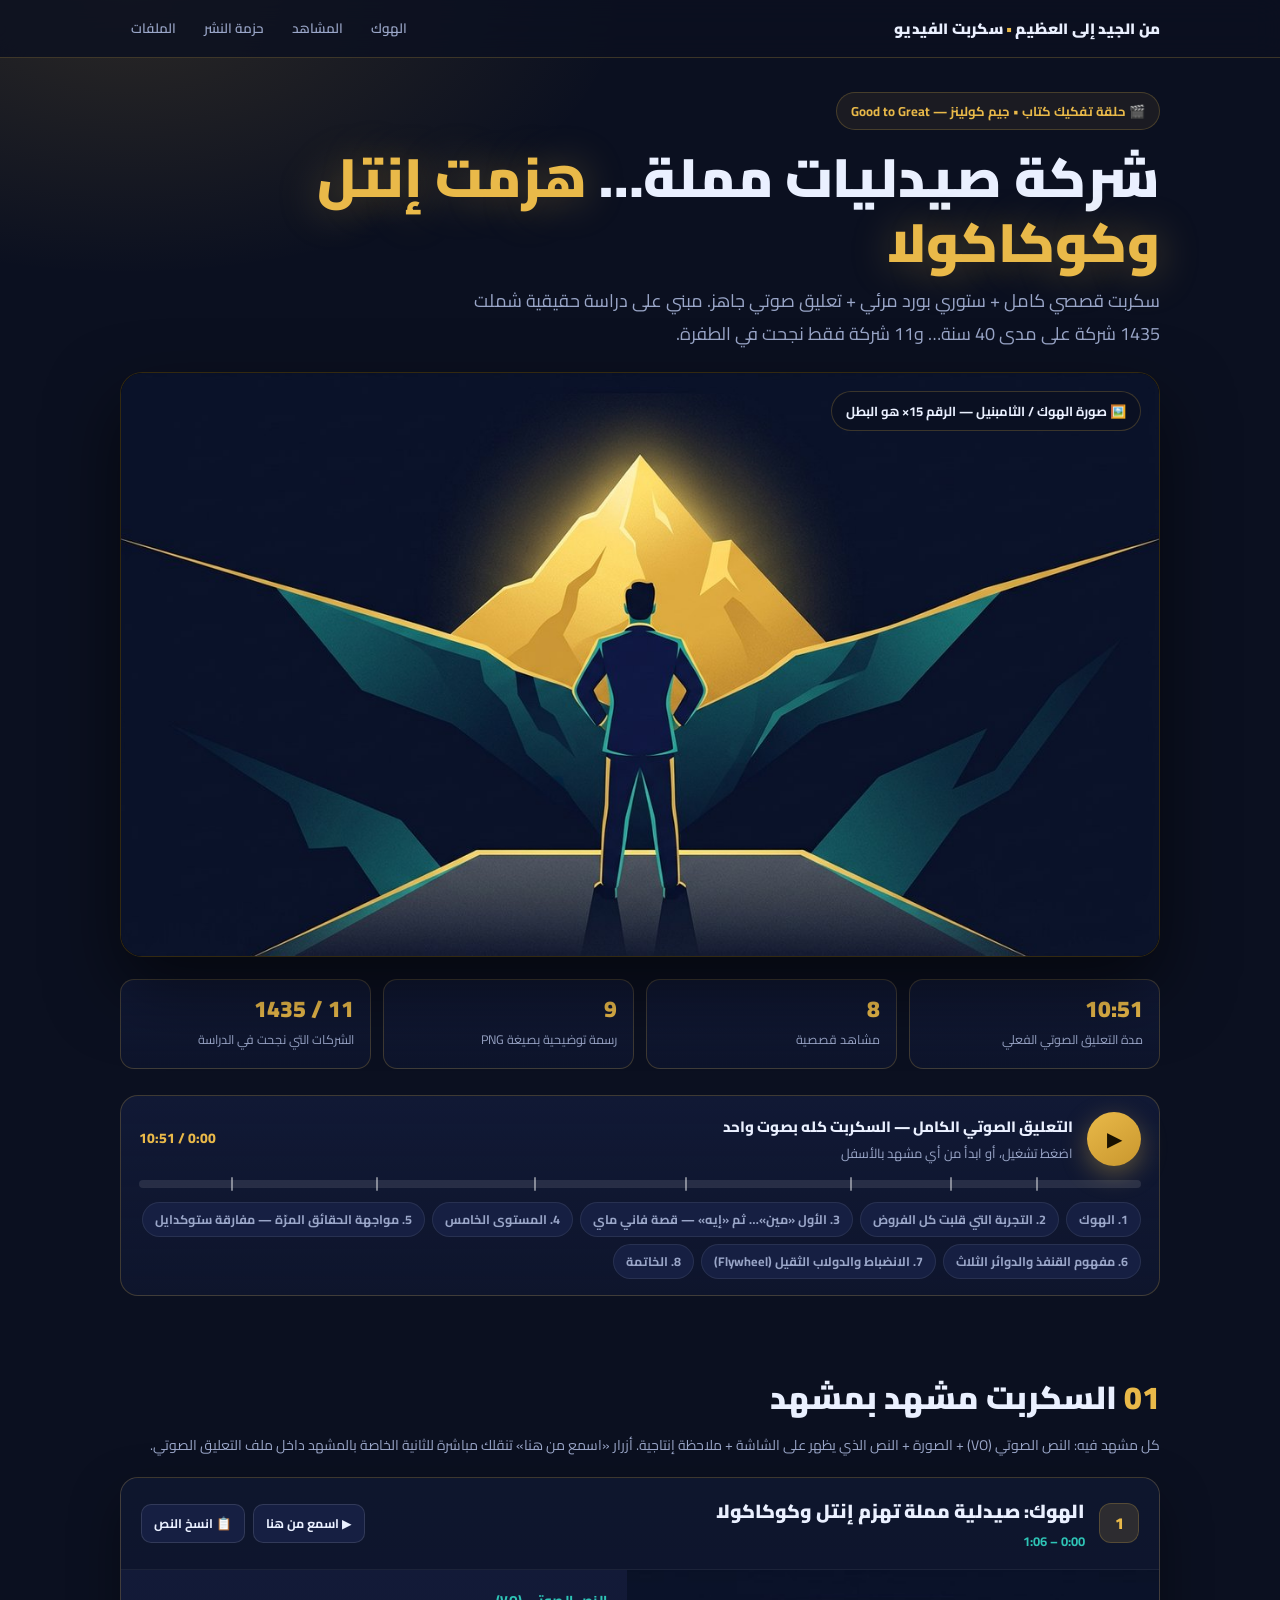
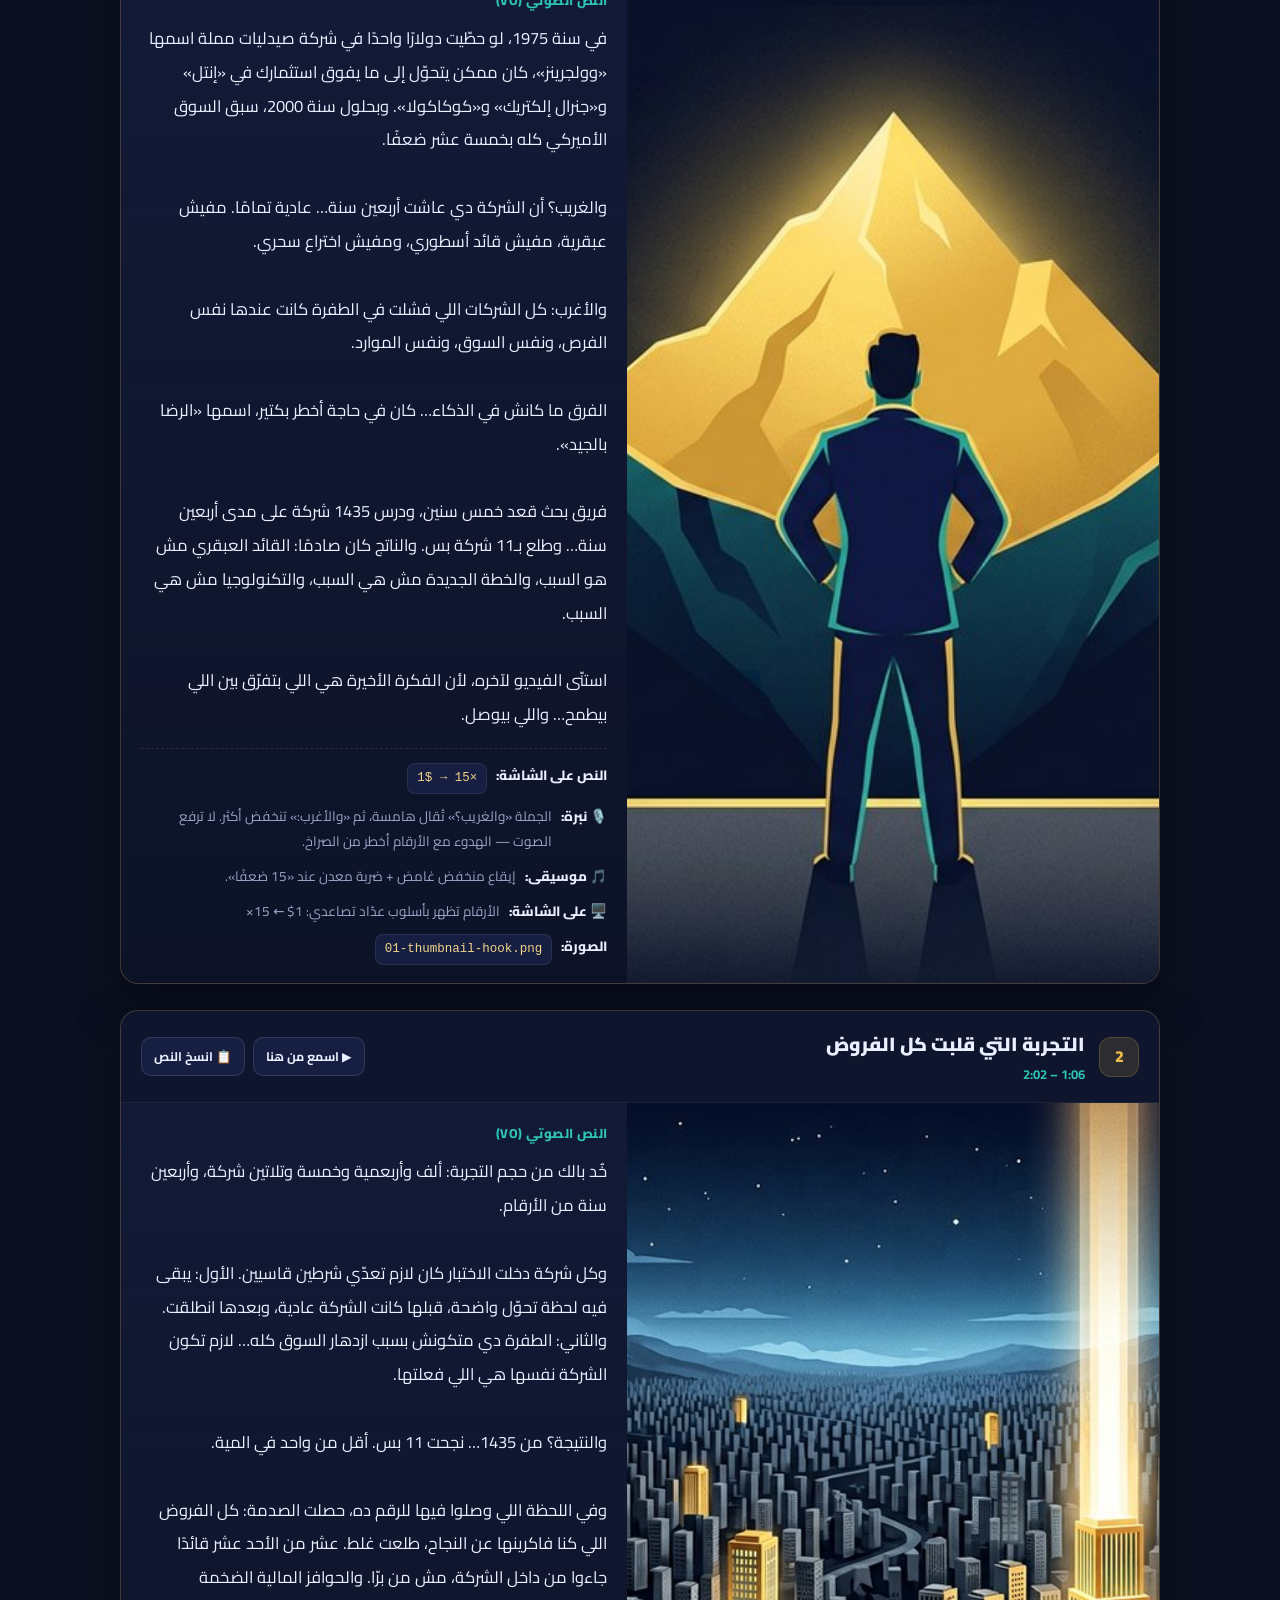
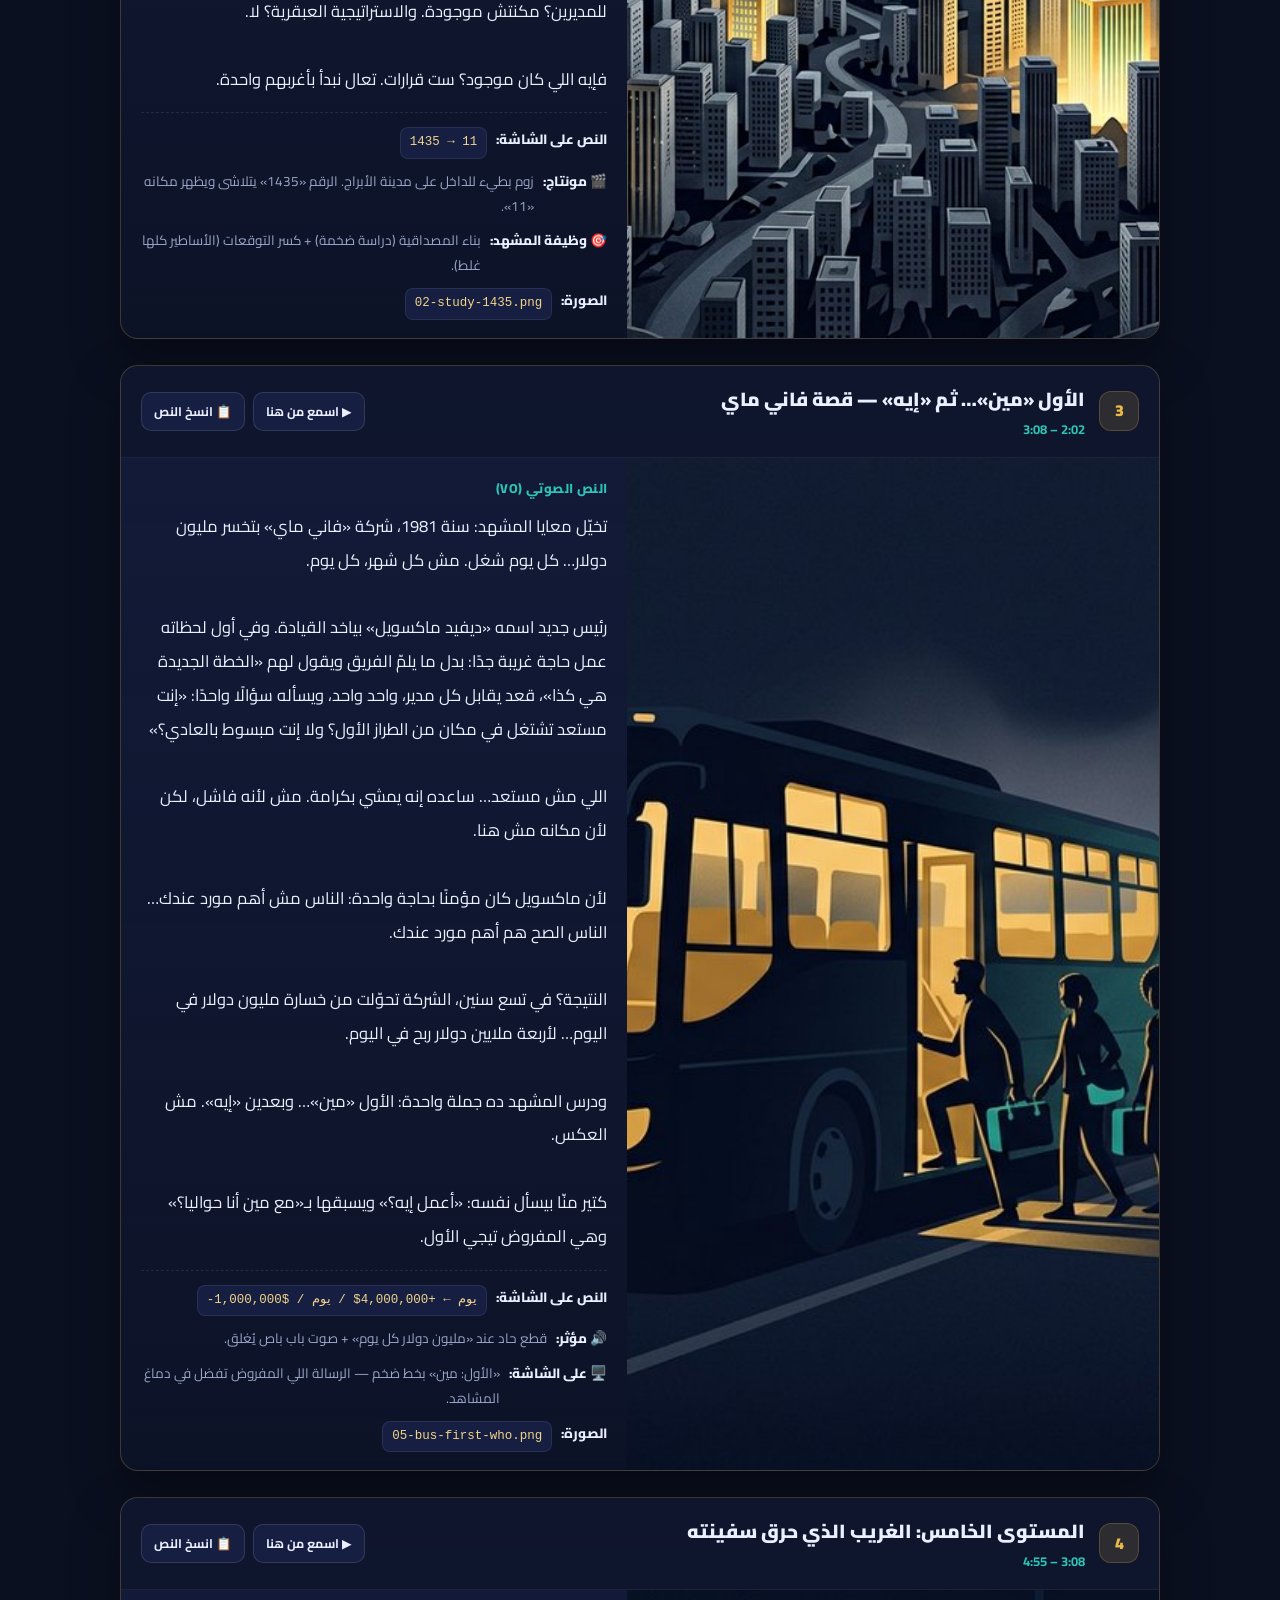
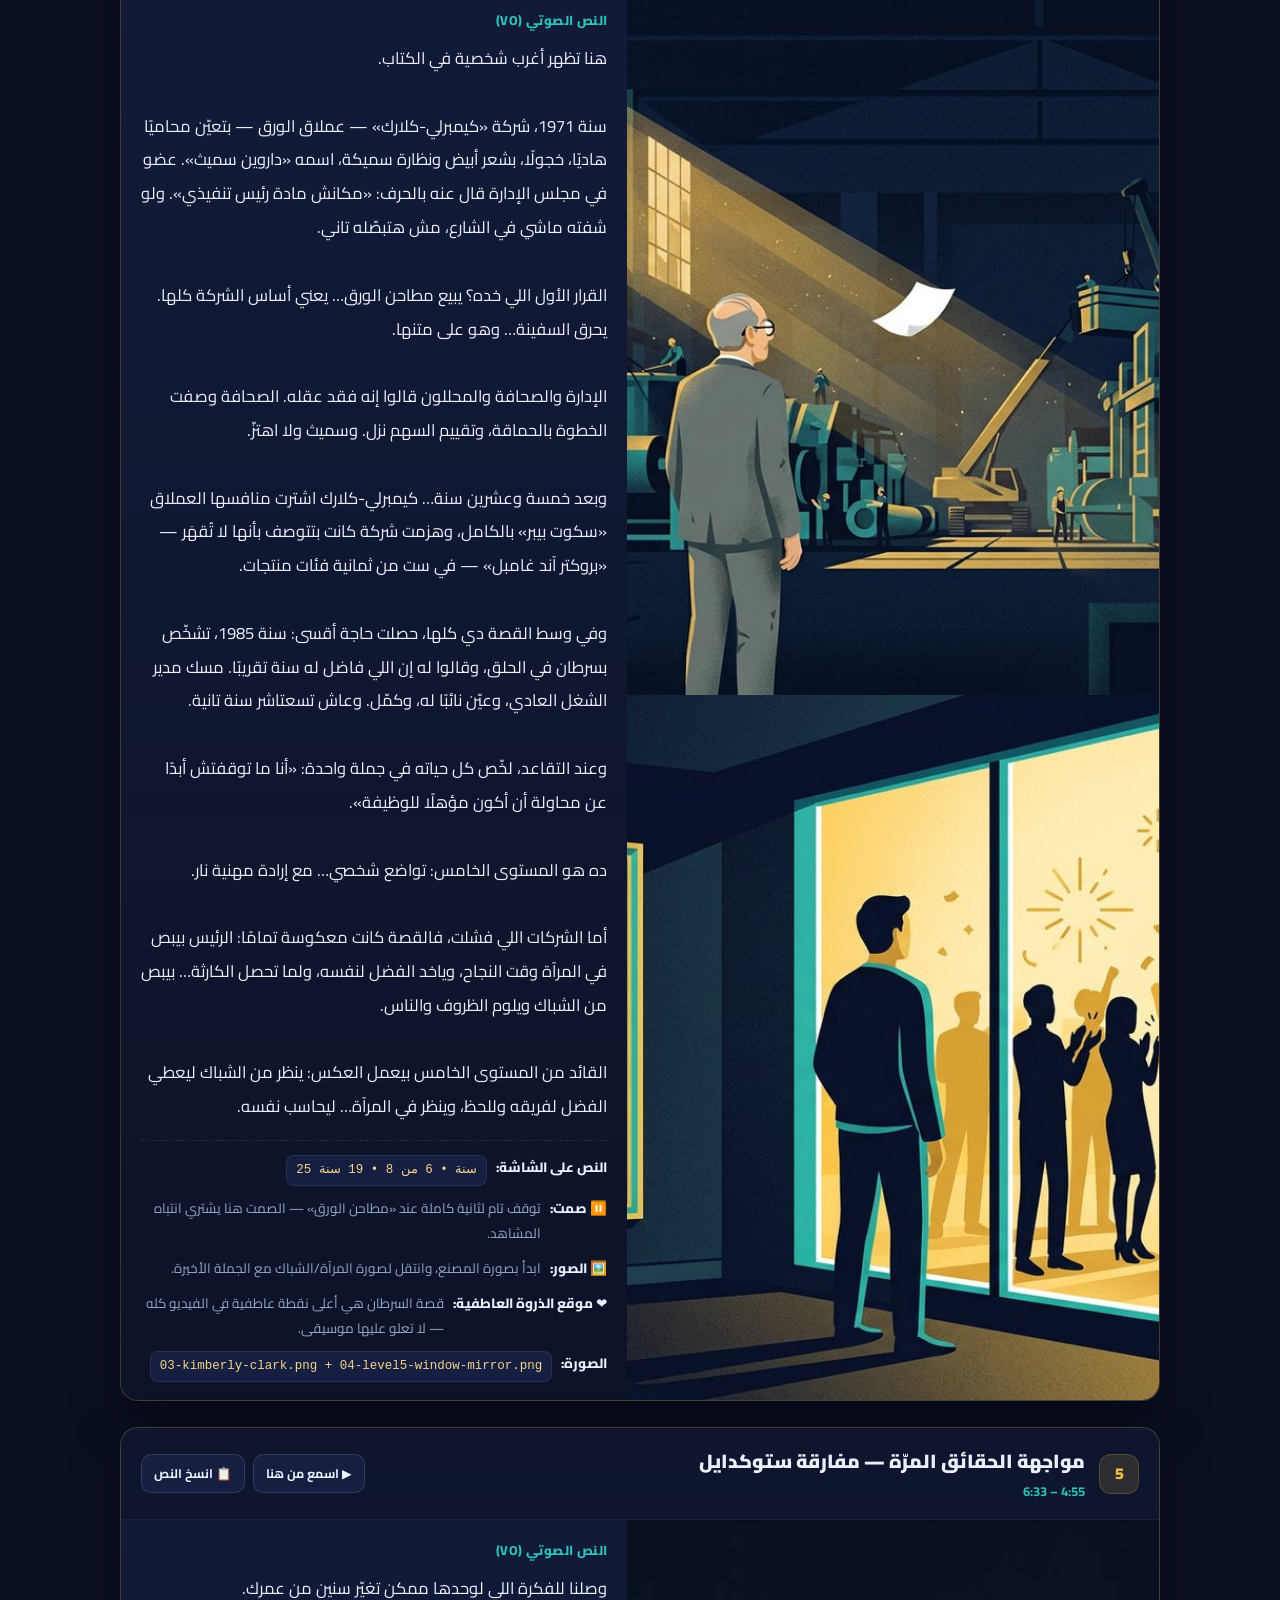
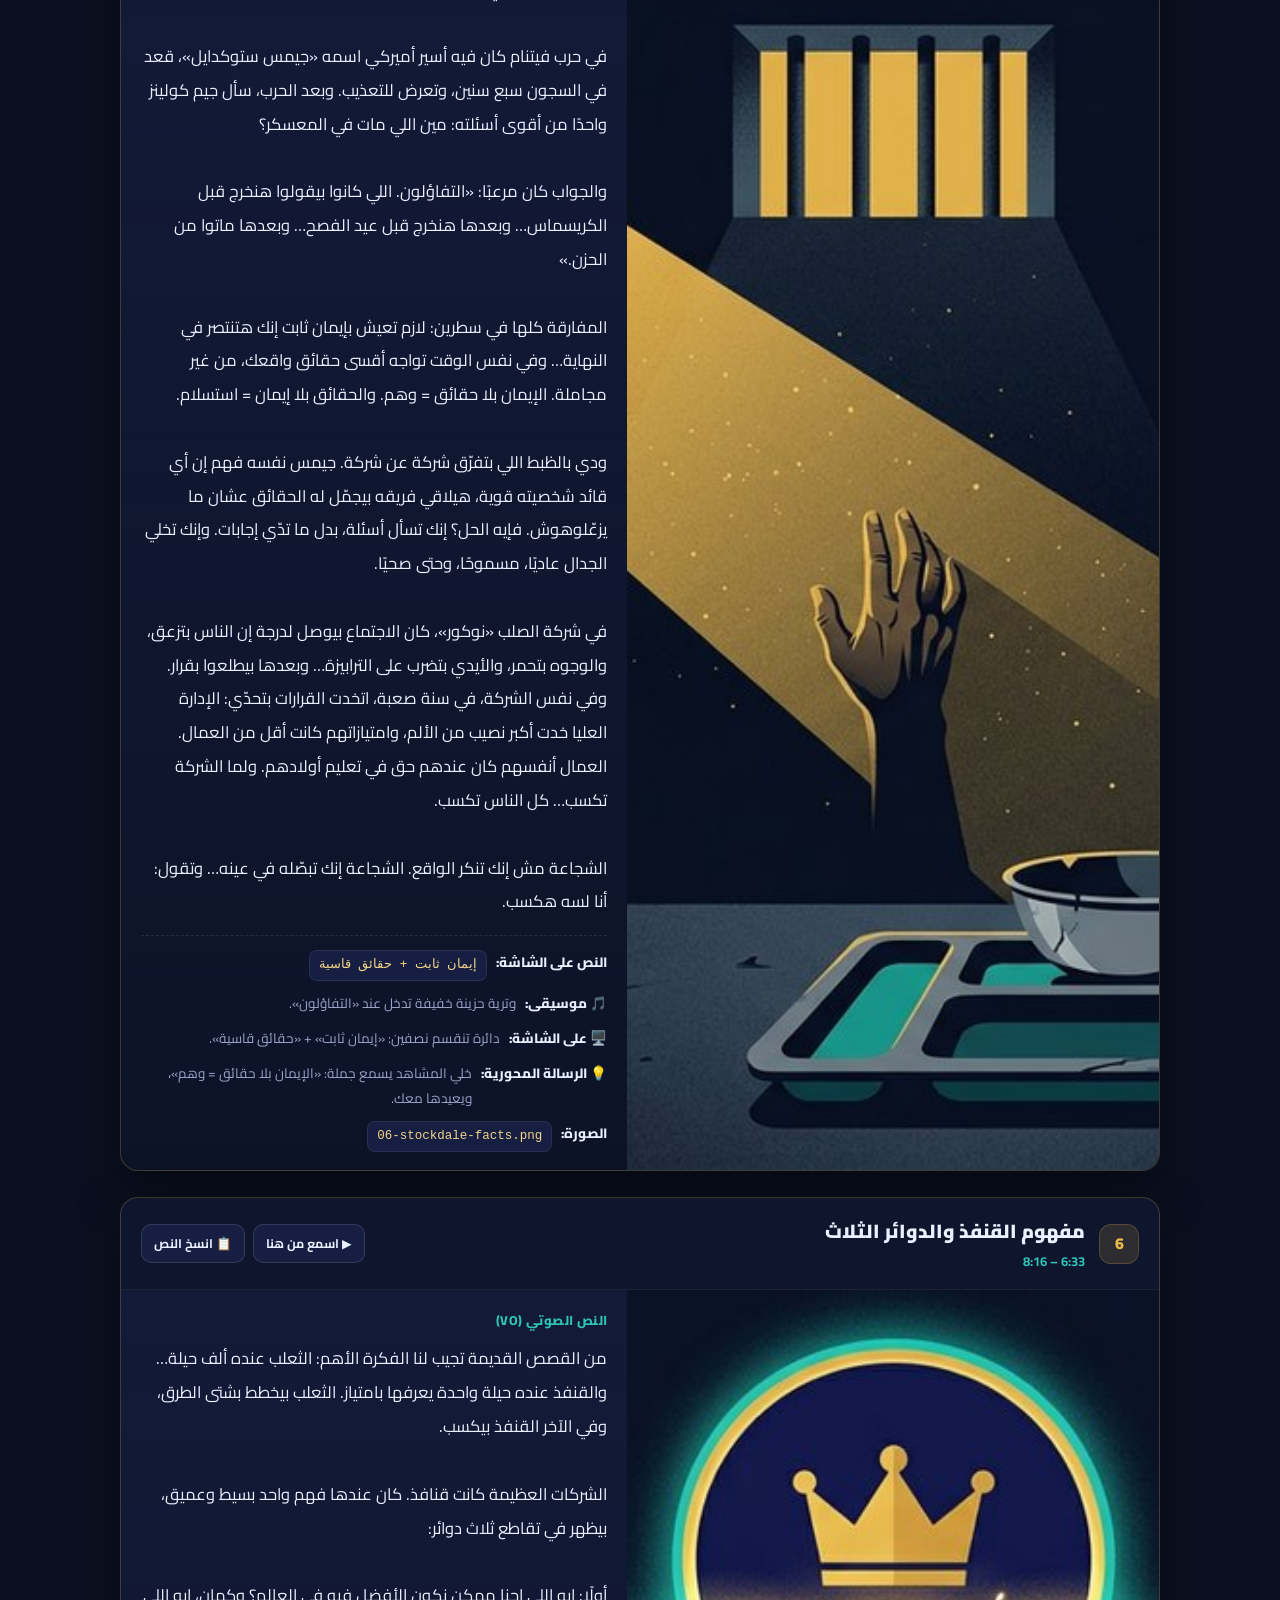
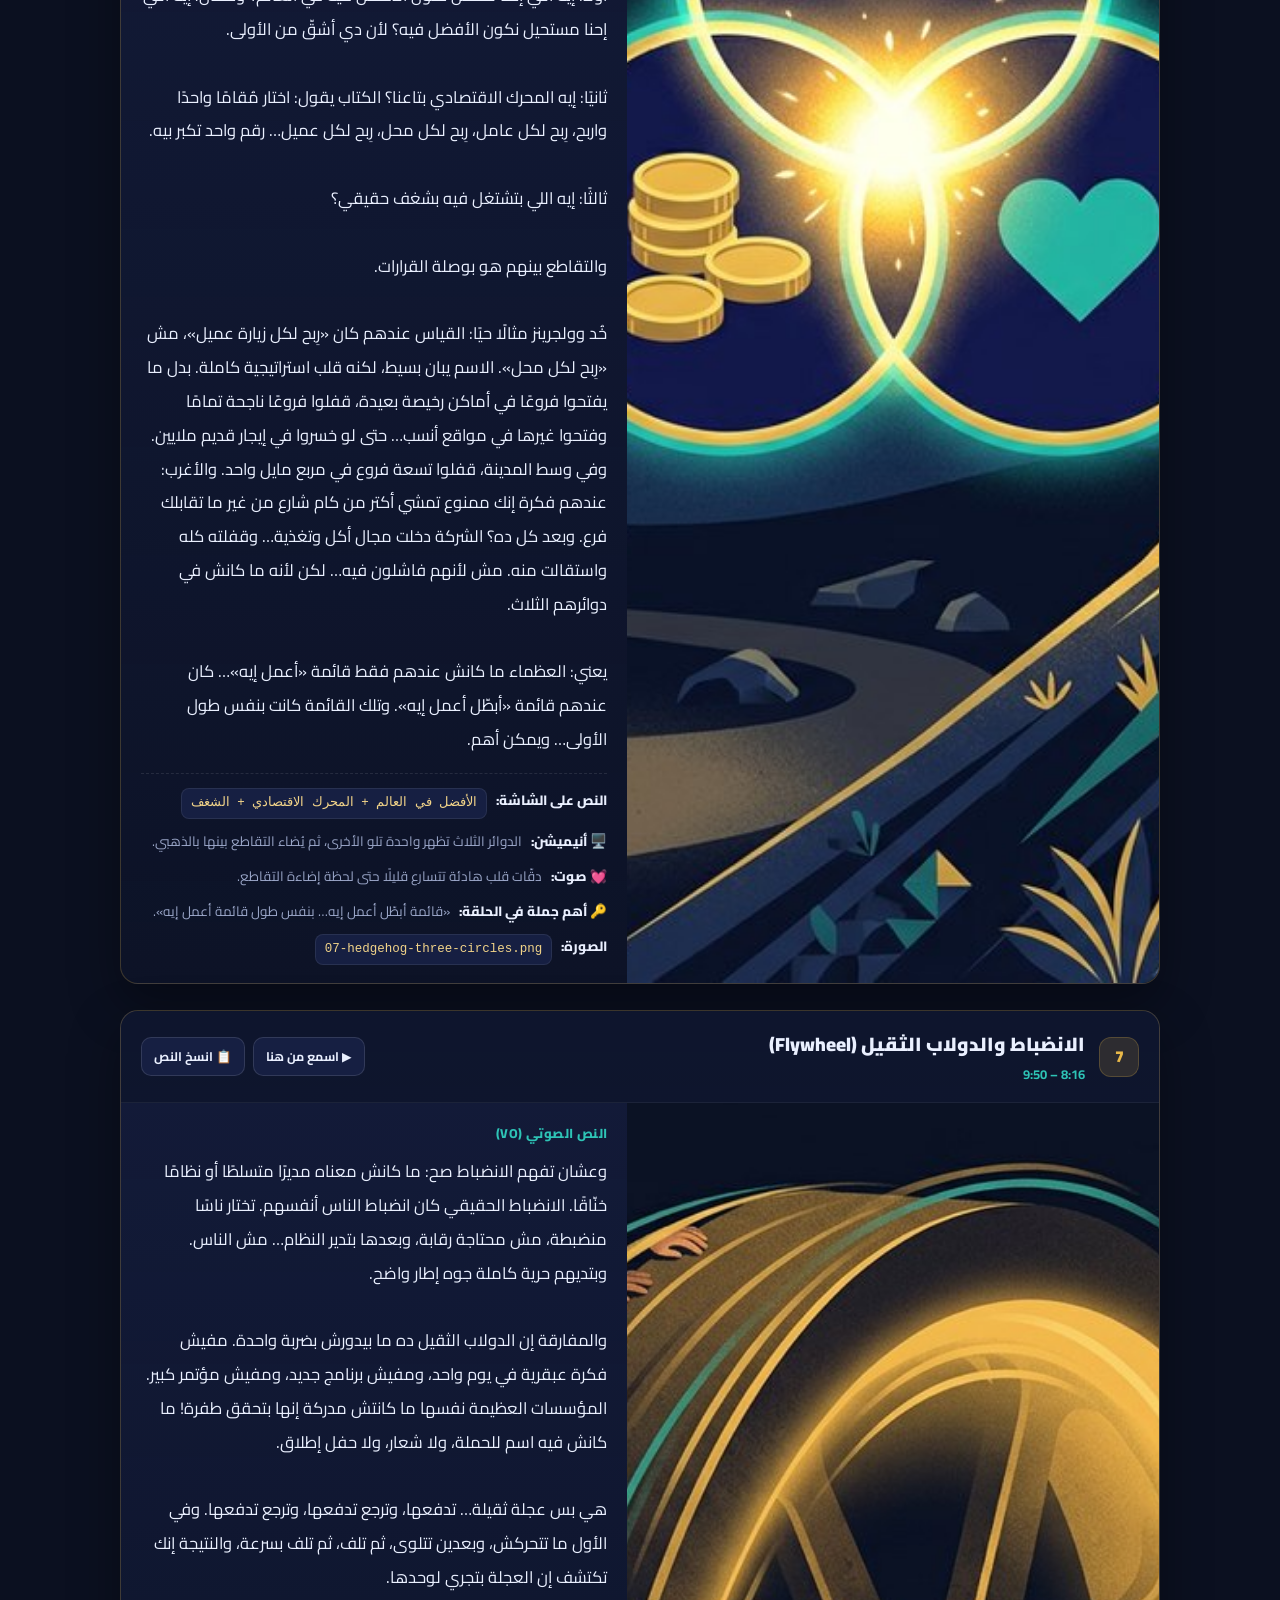
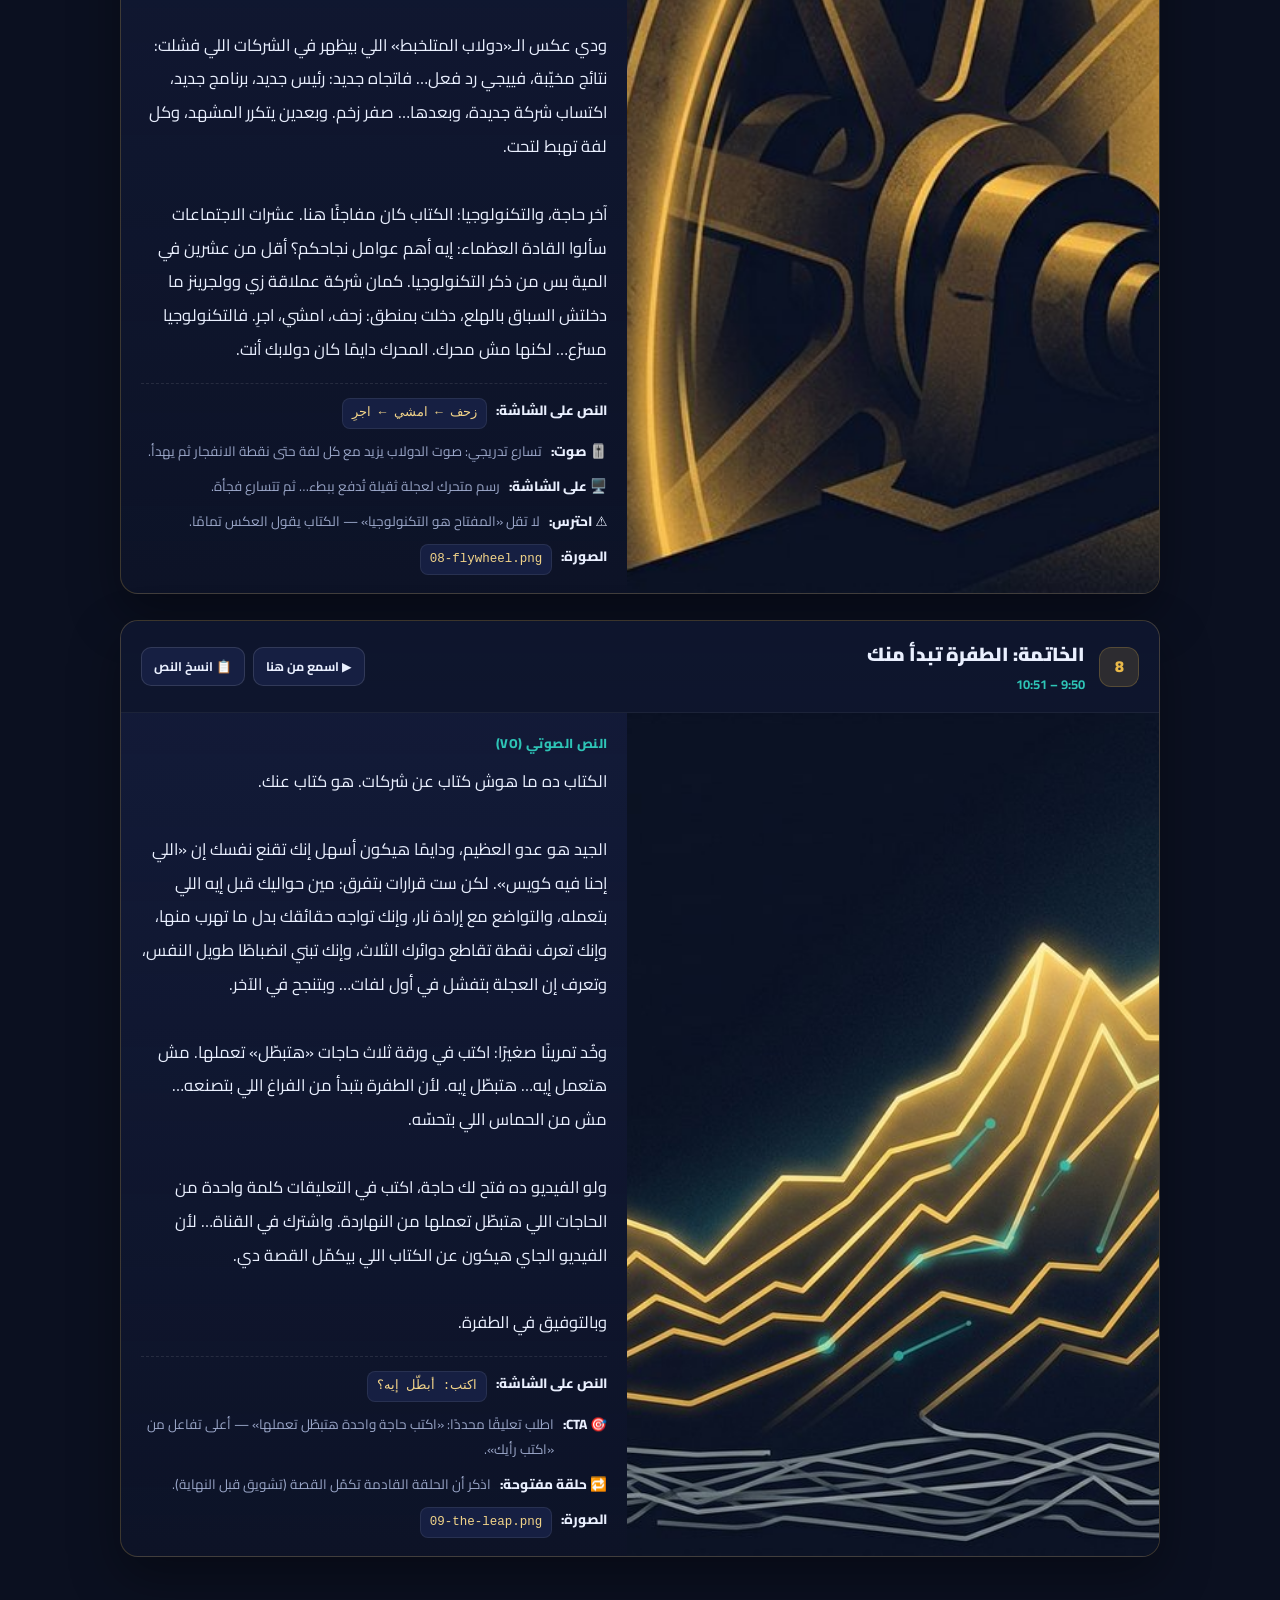
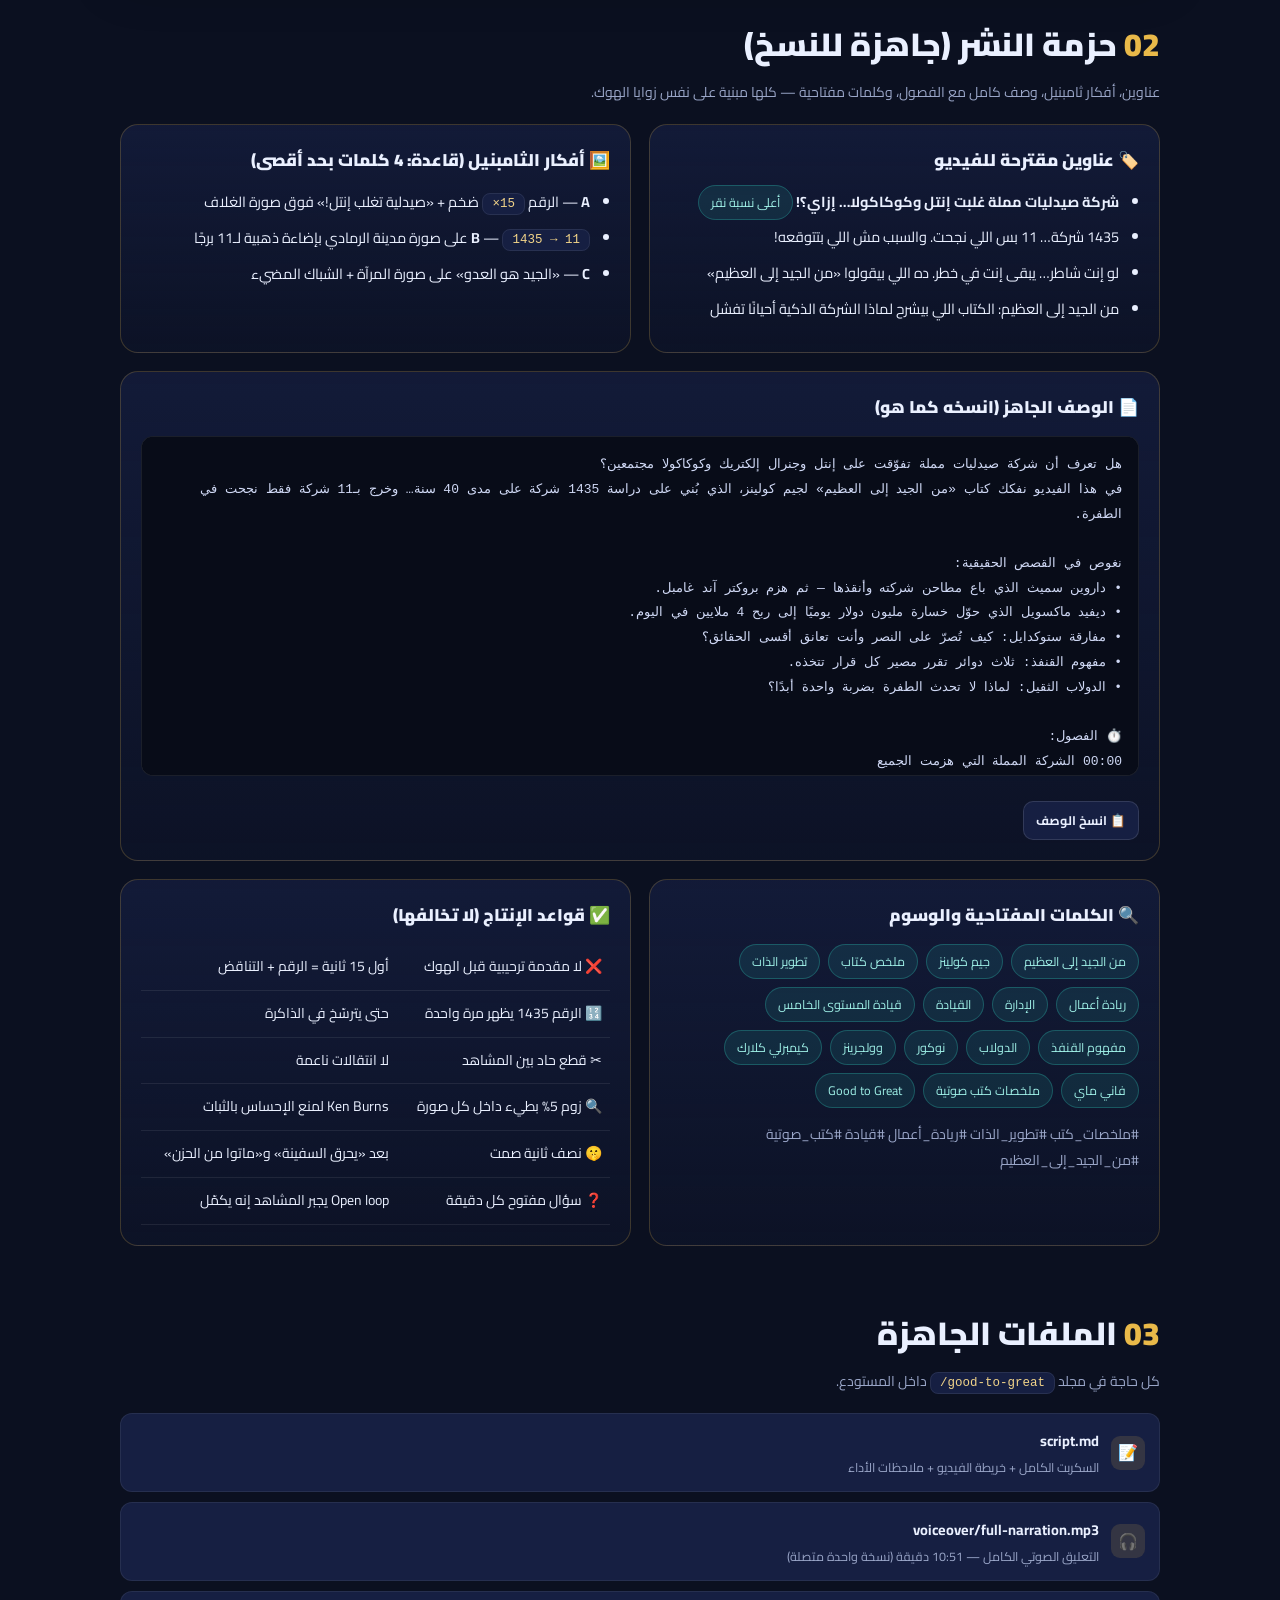
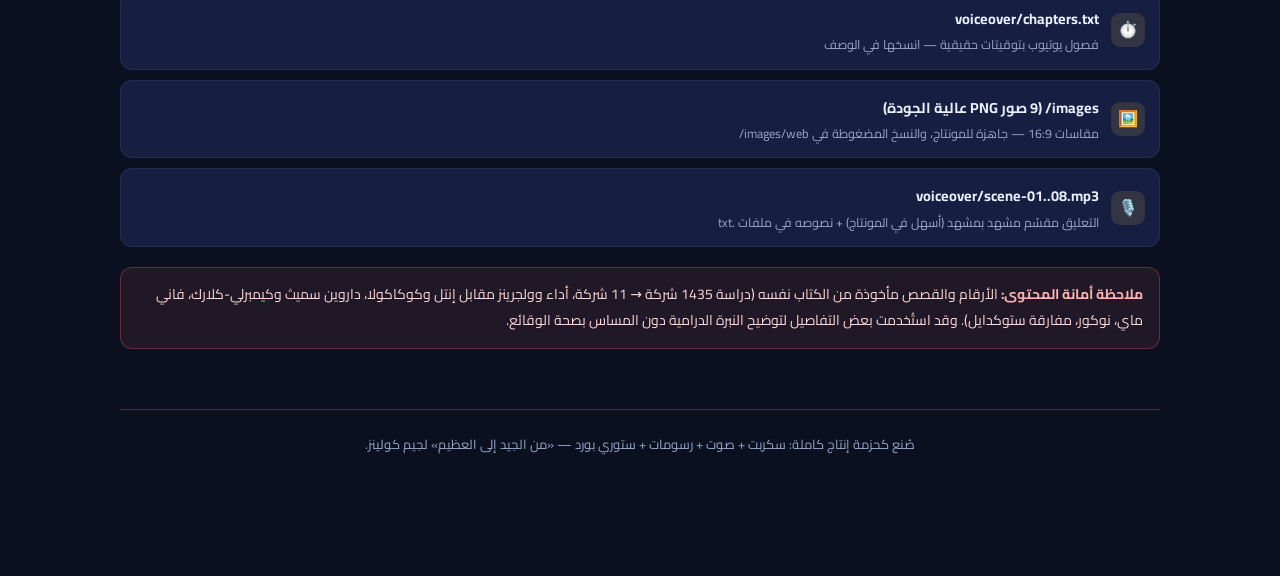
==== good-to-great/index.html @ e349c44f "Add full YouTube production kit for 'Good to Great' book: script, storyboard page, illustrations, vo" ====
<!DOCTYPE html>
<html lang="ar" dir="rtl">
<head>
<meta charset="utf-8">
<meta name="viewport" content="width=device-width, initial-scale=1">
<title>من الجيد إلى العظيم — سكربت وستوري بورد الفيديو</title>
<link rel="preconnect" href="https://fonts.googleapis.com">
<link rel="preconnect" href="https://fonts.gstatic.com" crossorigin>
<link href="https://fonts.googleapis.com/css2?family=Cairo:wght@400;600;800;900&display=swap" rel="stylesheet">
<style>
  :root{
    --navy:#0B1020; --navy-2:#111935; --navy-3:#161f42;
    --gold:#E9B949; --gold-soft:#f2d489; --teal:#2EC4B6; --rose:#FF6B6B;
    --ink:#EAF0FF; --muted:#9AA6C8; --line:rgba(233,185,73,.22);
    --radius:18px;
  }
  *{box-sizing:border-box}
  html{scroll-behavior:smooth}
  body{
    margin:0; background:
      radial-gradient(1100px 600px at 85% -10%, rgba(46,196,182,.13), transparent 60%),
      radial-gradient(900px 500px at 10% 0%, rgba(233,185,73,.14), transparent 55%),
      var(--navy);
    color:var(--ink);
    font-family:"Cairo","Segoe UI",Tahoma,system-ui,"Helvetica Neue",sans-serif;
    line-height:1.85; -webkit-font-smoothing:antialiased;
  }
  a{color:var(--gold)}
  .wrap{max-width:1080px;margin:0 auto;padding:0 20px 120px}

  /* ---------- top bar ---------- */
  .topbar{position:sticky;top:0;z-index:40;backdrop-filter:blur(14px);
    background:rgba(11,16,32,.82);border-bottom:1px solid var(--line)}
  .topbar-in{max-width:1080px;margin:0 auto;padding:10px 20px;display:flex;gap:14px;align-items:center;flex-wrap:wrap}
  .brand{font-weight:900;font-size:15px;letter-spacing:.2px;white-space:nowrap}
  .brand span{color:var(--gold)}
  .navlinks{display:flex;gap:6px;flex-wrap:wrap;margin-inline-start:auto}
  .navlinks a{color:var(--muted);text-decoration:none;font-size:13.5px;padding:6px 11px;border-radius:999px;font-weight:600}
  .navlinks a:hover{color:var(--ink);background:var(--navy-3)}

  /* ---------- hero ---------- */
  header.hero{padding:34px 0 6px}
  .kicker{display:inline-flex;align-items:center;gap:8px;font-size:13px;font-weight:700;color:var(--gold);
    border:1px solid var(--line);background:rgba(233,185,73,.07);padding:6px 14px;border-radius:999px}
  h1{font-size:clamp(30px,5.2vw,54px);line-height:1.2;margin:16px 0 8px;font-weight:900}
  h1 em{font-style:normal;color:var(--gold);text-shadow:0 0 40px rgba(233,185,73,.35)}
  .sub{color:var(--muted);font-size:clamp(15px,2.2vw,18px);max-width:70ch;margin:0 0 22px}
  .cover{position:relative;border-radius:22px;overflow:hidden;border:1px solid var(--line);
    box-shadow:0 30px 70px rgba(0,0,0,.55);aspect-ratio:16/9;background:#000}
  .cover img{width:100%;height:100%;object-fit:cover;display:block}
  .cover .badge{position:absolute;inset-inline-start:18px;top:18px;background:rgba(11,16,32,.78);
    border:1px solid var(--line);padding:7px 14px;border-radius:999px;font-size:13px;font-weight:700}
  .stats{display:grid;grid-template-columns:repeat(auto-fit,minmax(140px,1fr));gap:12px;margin:22px 0 0}
  .stat{background:linear-gradient(180deg,var(--navy-2),rgba(17,25,53,.55));border:1px solid var(--line);
    border-radius:14px;padding:14px 16px}
  .stat b{display:block;font-size:23px;color:var(--gold);font-weight:900;line-height:1.3}
  .stat small{color:var(--muted);font-size:12.5px}

  /* ---------- player ---------- */
  .player{margin:26px 0 8px;background:linear-gradient(180deg,var(--navy-2),rgba(17,25,53,.6));
    border:1px solid var(--line);border-radius:var(--radius);padding:16px 18px}
  .player-row{display:flex;align-items:center;gap:14px;flex-wrap:wrap}
  .play-btn{width:54px;height:54px;border-radius:50%;border:0;cursor:pointer;flex:0 0 auto;
    background:linear-gradient(145deg,var(--gold),#c9972e);color:#191100;font-size:20px;
    display:grid;place-items:center;box-shadow:0 8px 26px rgba(233,185,73,.35);transition:transform .15s}
  .play-btn:hover{transform:scale(1.06)}
  .player-meta{flex:1 1 240px;min-width:200px}
  .player-meta .t{font-weight:800;font-size:15px}
  .player-meta .c{color:var(--muted);font-size:13px}
  .time{font-variant-numeric:tabular-nums;font-weight:800;color:var(--gold);font-size:14px}
  .bar{position:relative;height:8px;border-radius:999px;background:rgba(255,255,255,.1);margin-top:14px;cursor:pointer}
  .bar-fill{position:absolute;inset-block:0;inset-inline-start:0;width:0;border-radius:999px;
    background:linear-gradient(90deg,var(--teal),var(--gold))}
  .bar-tick{position:absolute;top:-3px;width:2px;height:14px;background:rgba(255,255,255,.45);border-radius:2px}
  .scene-buttons{display:flex;gap:7px;flex-wrap:wrap;margin-top:14px}
  .chip{background:var(--navy-3);border:1px solid rgba(255,255,255,.08);color:var(--muted);
    border-radius:999px;padding:5px 12px;font-size:12.5px;font-weight:700;cursor:pointer;font-family:inherit}
  .chip:hover{color:var(--ink);border-color:var(--line)}
  .chip.active{background:rgba(233,185,73,.16);color:var(--gold);border-color:var(--gold)}

  /* ---------- sections ---------- */
  section{margin-top:58px;scroll-margin-top:70px}
  .sec-head{display:flex;align-items:baseline;gap:12px;flex-wrap:wrap;margin-bottom:6px}
  h2{font-size:clamp(22px,3.4vw,32px);font-weight:900;margin:0}
  h2 .num{color:var(--gold)}
  .hint{color:var(--muted);font-size:14px;margin:0 0 18px}

  /* ---------- scene card ---------- */
  .scene{background:linear-gradient(180deg,rgba(22,31,66,.75),rgba(17,25,53,.35));
    border:1px solid var(--line);border-radius:var(--radius);overflow:hidden;margin-bottom:26px;
    box-shadow:0 20px 50px rgba(0,0,0,.35)}
  .scene.now{border-color:var(--gold);box-shadow:0 0 0 1px var(--gold),0 24px 60px rgba(233,185,73,.16)}
  .scene-head{display:flex;align-items:center;gap:14px;padding:16px 20px;border-bottom:1px solid rgba(255,255,255,.06);
    background:rgba(11,16,32,.45);flex-wrap:wrap}
  .scene-no{width:40px;height:40px;border-radius:12px;display:grid;place-items:center;font-weight:900;
    background:rgba(233,185,73,.14);color:var(--gold);border:1px solid var(--line);flex:0 0 auto}
  .scene-head h3{margin:0;font-size:19px;font-weight:900}
  .scene-head .tc{color:var(--teal);font-size:13px;font-weight:700;font-variant-numeric:tabular-nums}
  .scene-head .spacer{margin-inline-start:auto;display:flex;gap:8px;flex-wrap:wrap}
  .mini{border:1px solid rgba(255,255,255,.12);background:var(--navy-3);color:var(--ink);border-radius:10px;
    padding:7px 12px;font-size:12.5px;font-weight:700;cursor:pointer;font-family:inherit}
  .mini:hover{border-color:var(--gold);color:var(--gold)}
  .scene-body{display:grid;grid-template-columns:1.05fr 1fr;gap:0}
  @media (max-width:820px){.scene-body{grid-template-columns:1fr}}
  .thumb{position:relative;background:#05070f;min-height:220px}
  .thumb img{width:100%;height:100%;object-fit:cover;display:block;aspect-ratio:16/9}
  .thumb .lbl{position:absolute;bottom:10px;inset-inline-start:10px;background:rgba(11,16,32,.8);
    border:1px solid var(--line);border-radius:8px;padding:4px 10px;font-size:11.5px;color:var(--muted);direction:ltr}
  .script{padding:18px 20px}
  .script h4{margin:0 0 10px;font-size:13px;letter-spacing:.4px;color:var(--teal);font-weight:800}
  .vo{font-size:16.5px;line-height:2.05;margin:0;white-space:pre-line}
  .vo strong{color:var(--gold);font-weight:800}
  .notes{margin-top:16px;padding-top:14px;border-top:1px dashed rgba(255,255,255,.1);
    display:grid;gap:10px;font-size:13.5px;color:var(--muted)}
  .notes div{display:flex;gap:9px;align-items:flex-start}
  .notes b{color:var(--ink);font-weight:800;white-space:nowrap}
  .onair{font-family:ui-monospace,Menlo,Consolas,monospace;direction:ltr;background:var(--navy-3);
    border:1px solid rgba(255,255,255,.08);border-radius:8px;padding:3px 9px;color:var(--gold-soft);font-size:12.5px}

  /* ---------- publishing kit ---------- */
  .grid2{display:grid;grid-template-columns:1fr 1fr;gap:18px}
  @media (max-width:820px){.grid2{grid-template-columns:1fr}}
  .card{background:linear-gradient(180deg,rgba(22,31,66,.7),rgba(17,25,53,.3));
    border:1px solid var(--line);border-radius:var(--radius);padding:20px}
  .card h3{margin:0 0 12px;font-size:17px;font-weight:900}
  ul.tight{margin:0;padding-inline-start:20px}
  ul.tight li{margin-bottom:9px;font-size:14.5px}
  .tagbox{display:flex;gap:8px;flex-wrap:wrap}
  .tag{background:rgba(46,196,182,.12);border:1px solid rgba(46,196,182,.3);color:#9ff0e7;
    border-radius:999px;padding:5px 12px;font-size:12.5px}
  pre.desc{white-space:pre-wrap;background:#080c18;border:1px solid rgba(255,255,255,.08);border-radius:12px;
    padding:16px;font-size:13px;line-height:1.9;max-height:340px;overflow:auto;color:#cfd8f4;direction:rtl}
  .copy{margin-top:12px}
  table{width:100%;border-collapse:collapse;font-size:14px}
  th,td{text-align:start;padding:10px 8px;border-bottom:1px solid rgba(255,255,255,.08);vertical-align:top}
  th{color:var(--gold);font-size:13px;font-weight:800}
  .files{display:grid;gap:10px}
  .file{display:flex;align-items:center;gap:12px;background:var(--navy-3);border:1px solid rgba(255,255,255,.07);
    border-radius:12px;padding:12px 14px;text-decoration:none;color:var(--ink)}
  .file:hover{border-color:var(--gold)}
  .file .ic{width:34px;height:34px;border-radius:9px;display:grid;place-items:center;background:rgba(233,185,73,.14);flex:0 0 auto}
  .file small{color:var(--muted);display:block;font-size:12.5px}
  .file b{font-size:14.5px}
  .warn{background:rgba(255,107,107,.09);border:1px solid rgba(255,107,107,.3);border-radius:12px;
    padding:14px 16px;font-size:14px;color:#ffd9d9}
  .warn b{color:#ffb3b3}
  footer{margin-top:60px;color:var(--muted);font-size:13px;text-align:center;border-top:1px solid var(--line);padding-top:22px}
  .toast{position:fixed;inset-block-end:24px;inset-inline-start:50%;transform:translateX(50%) translateY(20px);
    background:var(--gold);color:#191100;font-weight:800;padding:10px 20px;border-radius:999px;opacity:0;
    transition:.25s;z-index:99;pointer-events:none}
  .toast.show{opacity:1;transform:translateX(50%) translateY(0)}
</style>
</head>
<body>

<div class="topbar">
  <div class="topbar-in">
    <div class="brand">من الجيد إلى العظيم <span>•</span> سكربت الفيديو</div>
    <nav class="navlinks">
      <a href="#hook">الهوك</a>
      <a href="#script">المشاهد</a>
      <a href="#publish">حزمة النشر</a>
      <a href="#files">الملفات</a>
    </nav>
  </div>
</div>

<div class="wrap">

  <header class="hero" id="hook">
    <div class="kicker">🎬 حلقة تفكيك كتاب • جيم كولينز — Good to Great</div>
    <h1>شركة صيدليات مملة… <em>هزمت إنتل وكوكاكولا</em></h1>
    <p class="sub">سكربت قصصي كامل + ستوري بورد مرئي + تعليق صوتي جاهز. مبني على دراسة حقيقية شملت 1435 شركة على مدى 40 سنة… و11 شركة فقط نجحت في الطفرة.</p>

    <div class="cover">
      <img src="images/web/01-thumbnail-hook.jpg" alt="صورة الغلاف: قائد يقف على حافة ويطل على قمة ذهبية">
      <div class="badge">🖼️ صورة الهوك / الثامبنيل — الرقم 15× هو البطل</div>
    </div>

    <div class="stats">
      <div class="stat"><b>10:51</b><small>مدة التعليق الصوتي الفعلي</small></div>
      <div class="stat"><b>8</b><small>مشاهد قصصية</small></div>
      <div class="stat"><b>9</b><small>رسمة توضيحية بصيغة PNG</small></div>
      <div class="stat"><b>11 / 1435</b><small>الشركات التي نجحت في الدراسة</small></div>
    </div>

    <div class="player" id="player">
      <div class="player-row">
        <button class="play-btn" id="playBtn" aria-label="تشغيل">▶</button>
        <div class="player-meta">
          <div class="t" id="nowTitle">التعليق الصوتي الكامل — السكربت كله بصوت واحد</div>
          <div class="c" id="nowSub">اضغط تشغيل، أو ابدأ من أي مشهد بالأسفل</div>
        </div>
        <div class="time"><span id="cur">0:00</span> / 10:51</div>
      </div>
      <div class="bar" id="bar"><div class="bar-fill" id="barFill"></div></div>
      <div class="scene-buttons" id="jump"></div>
      <audio id="audio" preload="metadata" src="voiceover/full-narration.mp3"></audio>
    </div>
  </header>

  <section id="script">
    <div class="sec-head"><h2><span class="num">01</span> السكربت مشهد بمشهد</h2></div>
    <p class="hint">كل مشهد فيه: النص الصوتي (VO) + الصورة + النص الذي يظهر على الشاشة + ملاحظة إنتاجية. أزرار «اسمع من هنا» تنقلك مباشرة للثانية الخاصة بالمشهد داخل ملف التعليق الصوتي.</p>
    <div id="scenes"></div>
  </section>

  <section id="publish">
    <div class="sec-head"><h2><span class="num">02</span> حزمة النشر (جاهزة للنسخ)</h2></div>
    <p class="hint">عناوين، أفكار ثامبنيل، وصف كامل مع الفصول، وكلمات مفتاحية — كلها مبنية على نفس زوايا الهوك.</p>

    <div class="grid2">
      <div class="card">
        <h3>🏷️ عناوين مقترحة للفيديو</h3>
        <ul class="tight">
          <li><b>شركة صيدليات مملة غلبت إنتل وكوكاكولا… إزاي؟!</b> <span class="tag">أعلى نسبة نقر</span></li>
          <li>1435 شركة… 11 بس اللي نجحت. والسبب مش اللي بتتوقعه!</li>
          <li>لو إنت شاطر… يبقى إنت في خطر. ده اللي بيقولوا «من الجيد إلى العظيم»</li>
          <li>من الجيد إلى العظيم: الكتاب اللي بيشرح لماذا الشركة الذكية أحيانًا تفشل</li>
        </ul>
      </div>
      <div class="card">
        <h3>🖼️ أفكار الثامبنيل (قاعدة: 4 كلمات بحد أقصى)</h3>
        <ul class="tight">
          <li><b>A</b> — الرقم <span class="onair">15×</span> ضخم + «صيدلية تغلب إنتل!» فوق صورة الغلاف</li>
          <li><b>B</b> — <span class="onair">1435 → 11</span> على صورة مدينة الرمادي بإضاءة ذهبية لـ11 برجًا</li>
          <li><b>C</b> — «الجيد هو العدو» على صورة المرآة + الشباك المضيء</li>
        </ul>
      </div>
    </div>

    <div class="card" style="margin-top:18px">
      <h3>📄 الوصف الجاهز (انسخه كما هو)</h3>
      <pre class="desc" id="desc">هل تعرف أن شركة صيدليات مملة تفوّقت على إنتل وجنرال إلكتريك وكوكاكولا مجتمعين؟
في هذا الفيديو نفكك كتاب «من الجيد إلى العظيم» لجيم كولينز، الذي بُني على دراسة 1435 شركة على مدى 40 سنة… وخرج بـ11 شركة فقط نجحت في الطفرة.

نغوص في القصص الحقيقية:
• داروين سميث الذي باع مطاحن شركته وأنقذها — ثم هزم بروكتر آند غامبل.
• ديفيد ماكسويل الذي حوّل خسارة مليون دولار يوميًا إلى ربح 4 ملايين في اليوم.
• مفارقة ستوكدايل: كيف تُصرّ على النصر وأنت تعانق أقسى الحقائق؟
• مفهوم القنفذ: ثلاث دوائر تقرر مصير كل قرار تتخذه.
• الدولاب الثقيل: لماذا لا تحدث الطفرة بضربة واحدة أبدًا؟

⏱️ الفصول:
00:00 الشركة المملة التي هزمت الجميع
01:06 تجربة 1435 شركة… و11 فقط
02:02 الشخص قبل الاتجاه — فاني ماي
03:08 القيادة من المستوى الخامس — داروين سميث
04:55 مواجهة الحقائق المرّة — مفارقة ستوكدايل
06:33 مفهوم القنفذ والدوائر الثلاث
08:16 الانضباط والدولاب الثقيل
09:50 الطفرة تبدأ منك

📌 إذا فتح الفيديو لك بابًا: اكتب في التعليقات الحاجة التي ستتوقف عن عملها اليوم.
🔔 اشترك في القناة لمزيد من تفكيك الكتب الكبرى بأسلوب قصصي.</pre>
      <button class="mini copy" data-copy="#desc">📋 انسخ الوصف</button>
    </div>

    <div class="grid2" style="margin-top:18px">
      <div class="card">
        <h3>🔍 الكلمات المفتاحية والوسوم</h3>
        <div class="tagbox">
          <span class="tag">من الجيد إلى العظيم</span><span class="tag">جيم كولينز</span>
          <span class="tag">ملخص كتاب</span><span class="tag">تطوير الذات</span>
          <span class="tag">ريادة أعمال</span><span class="tag">الإدارة</span><span class="tag">القيادة</span>
          <span class="tag">قيادة المستوى الخامس</span><span class="tag">مفهوم القنفذ</span>
          <span class="tag">الدولاب</span><span class="tag">نوكور</span><span class="tag">وولجرينز</span>
          <span class="tag">كيمبرلي كلارك</span><span class="tag">فاني ماي</span>
          <span class="tag">ملخصات كتب صوتية</span><span class="tag">Good to Great</span>
        </div>
        <p class="hint" style="margin-top:14px">#ملخصات_كتب #تطوير_الذات #ريادة_أعمال #قيادة #كتب_صوتية #من_الجيد_إلى_العظيم</p>
      </div>
      <div class="card">
        <h3>✅ قواعد الإنتاج (لا تخالفها)</h3>
        <table>
          <tr><td>❌ لا مقدمة ترحيبية قبل الهوك</td><td>أول 15 ثانية = الرقم + التناقض</td></tr>
          <tr><td>🔢 الرقم 1435 يظهر مرة واحدة</td><td>حتى يترسّخ في الذاكرة</td></tr>
          <tr><td>✂️ قطع حاد بين المشاهد</td><td>لا انتقالات ناعمة</td></tr>
          <tr><td>🔍 زوم 5% بطيء داخل كل صورة</td><td>Ken Burns لمنع الإحساس بالثبات</td></tr>
          <tr><td>🤫 نصف ثانية صمت</td><td>بعد «يحرق السفينة» و«ماتوا من الحزن»</td></tr>
          <tr><td>❓ سؤال مفتوح كل دقيقة</td><td>Open loop يجبر المشاهد إنه يكمّل</td></tr>
        </table>
      </div>
    </div>
  </section>

  <section id="files">
    <div class="sec-head"><h2><span class="num">03</span> الملفات الجاهزة</h2></div>
    <p class="hint">كل حاجة في مجلد <span class="onair">good-to-great/</span> داخل المستودع.</p>
    <div class="files">
      <a class="file" href="script.md" download>
        <span class="ic">📝</span>
        <span><b>script.md</b><small>السكربت الكامل + خريطة الفيديو + ملاحظات الأداء</small></span>
      </a>
      <a class="file" href="voiceover/full-narration.mp3">
        <span class="ic">🎧</span>
        <span><b>voiceover/full-narration.mp3</b><small>التعليق الصوتي الكامل — 10:51 دقيقة (نسخة واحدة متصلة)</small></span>
      </a>
      <a class="file" href="voiceover/chapters.txt">
        <span class="ic">⏱️</span>
        <span><b>voiceover/chapters.txt</b><small>فصول يوتيوب بتوقيتات حقيقية — انسخها في الوصف</small></span>
      </a>
      <a class="file" href="images/01-thumbnail-hook.png" download>
        <span class="ic">🖼️</span>
        <span><b>images/ (9 صور PNG عالية الجودة)</b><small>مقاسات 16:9 — جاهزة للمونتاج، والنسخ المضغوطة في images/web/</small></span>
      </a>
      <a class="file" href="voiceover/scene-01-hook.mp3">
        <span class="ic">🎙️</span>
        <span><b>voiceover/scene-01..08.mp3</b><small>التعليق مقسّم مشهد بمشهد (أسهل في المونتاج) + نصوصه في ملفات .txt</small></span>
      </a>
    </div>

    <div class="warn" style="margin-top:20px">
      <b>ملاحظة أمانة المحتوى:</b> الأرقام والقصص مأخوذة من الكتاب نفسه (دراسة 1435 شركة → 11 شركة، أداء وولجرينز مقابل إنتل وكوكاكولا، داروين سميث وكيمبرلي-كلارك، فاني ماي، نوكور، مفارقة ستوكدايل).
      وقد استُخدمت بعض التفاصيل لتوضيح النبرة الدرامية دون المساس بصحة الوقائع.
    </div>
  </section>

  <footer>
    صُنع كحزمة إنتاج كاملة: سكربت + صوت + رسومات + ستوري بورد — «من الجيد إلى العظيم» لجيم كولينز.
  </footer>
</div>

<div class="toast" id="toast">تم النسخ ✅</div>

<script>
/* ================= data ================= */
const SCENES = [
  {
    n: 1, id: "hook-scene", title: "الهوك: صيدلية مملة تهزم إنتل وكوكاكولا",
    tc: "0:00 – 1:06", start: 0, img: "images/web/01-thumbnail-hook.jpg", imgName: "01-thumbnail-hook.png",
    onair: "1$ → 15×",
    vo: `في سنة 1975، لو حطّيت دولارًا واحدًا في شركة صيدليات مملة اسمها «وولجرينز»، كان ممكن يتحوّل إلى ما يفوق استثمارك في «إنتل» و«جنرال إلكتريك» و«كوكاكولا». وبحلول سنة 2000، سبق السوق الأميركي كله بخمسة عشر ضعفًا.

والغريب؟ أن الشركة دي عاشت أربعين سنة… عادية تمامًا. مفيش عبقرية، مفيش قائد أسطوري، ومفيش اختراع سحري.

والأغرب: كل الشركات اللي فشلت في الطفرة كانت عندها نفس الفرص، ونفس السوق، ونفس الموارد.

الفرق ما كانش في الذكاء… كان في حاجة أخطر بكتير، اسمها «الرضا بالجيد».

فريق بحث قعد خمس سنين، ودرس 1435 شركة على مدى أربعين سنة… وطلع بـ11 شركة بس. والناتج كان صادمًا: القائد العبقري مش هو السبب، والخطة الجديدة مش هي السبب، والتكنولوجيا مش هي السبب.

استنّى الفيديو لآخره، لأن الفكرة الأخيرة هي اللي بتفرّق بين اللي بيطمح… واللي بيوصل.`,
    notes: [["🎙️ نبرة", "الجملة «والغريب؟» تُقال هامسة، ثم «والأغرب:» تنخفض أكثر. لا ترفع الصوت — الهدوء مع الأرقام أخطر من الصراخ."],
            ["🎵 موسيقى", "إيقاع منخفض غامض + ضربة معدن عند «15 ضعفًا»."],
            ["🖥️ على الشاشة", "الأرقام تظهر بأسلوب عدّاد تصاعدي: 1$ ← 15×"]]
  },
  {
    n: 2, id: "study", title: "التجربة التي قلبت كل الفروض",
    tc: "1:06 – 2:02", start: 66.8, img: "images/web/02-study-1435.jpg", imgName: "02-study-1435.png",
    onair: "1435 → 11",
    vo: `خُد بالك من حجم التجربة: ألف وأربعمية وخمسة وتلاتين شركة، وأربعين سنة من الأرقام.

وكل شركة دخلت الاختبار كان لازم تعدّي شرطين قاسيين. الأول: يبقى فيه لحظة تحوّل واضحة، قبلها كانت الشركة عادية، وبعدها انطلقت. والثاني: الطفرة دي متكونش بسبب ازدهار السوق كله… لازم تكون الشركة نفسها هي اللي فعلتها.

والنتيجة؟ من 1435… نجحت 11 بس. أقل من واحد في المية.

وفي اللحظة اللي وصلوا فيها للرقم ده، حصلت الصدمة: كل الفروض اللي كنا فاكرينها عن النجاح، طلعت غلط. عشر من الأحد عشر قائدًا جاءوا من داخل الشركة، مش من برّا. والحوافز المالية الضخمة للمديرين؟ مكنتش موجودة. والاستراتيجية العبقرية؟ لا.

فإيه اللي كان موجود؟ ست قرارات. تعال نبدأ بأغربهم واحدة.`,
    notes: [["🎬 مونتاج", "زوم بطيء للداخل على مدينة الأبراج. الرقم «1435» يتلاشى ويظهر مكانه «11»."],
            ["🎯 وظيفة المشهد", "بناء المصداقية (دراسة ضخمة) + كسر التوقعات (الأساطير كلها غلط)."]]
  },
  {
    n: 3, id: "first-who", title: "الأول «مين»… ثم «إيه» — قصة فاني ماي",
    tc: "2:02 – 3:08", start: 122.6, img: "images/web/05-bus-first-who.jpg", imgName: "05-bus-first-who.png",
    onair: "-1,000,000$ / يوم ← +4,000,000$ / يوم",
    vo: `تخيّل معايا المشهد: سنة 1981، شركة «فاني ماي» بتخسر مليون دولار… كل يوم شغل. مش كل شهر، كل يوم.

رئيس جديد اسمه «ديفيد ماكسويل» بياخد القيادة. وفي أول لحظاته عمل حاجة غريبة جدًا: بدل ما يلمّ الفريق ويقول لهم «الخطة الجديدة هي كذا»، قعد يقابل كل مدير، واحد واحد، ويسأله سؤالًا واحدًا: «إنت مستعد تشتغل في مكان من الطراز الأول؟ ولا إنت مبسوط بالعادي؟»

اللي مش مستعد… ساعده إنه يمشي بكرامة. مش لأنه فاشل، لكن لأن مكانه مش هنا.

لأن ماكسويل كان مؤمنًا بحاجة واحدة: الناس مش أهم مورد عندك… الناس الصح هم أهم مورد عندك.

النتيجة؟ في تسع سنين، الشركة تحوّلت من خسارة مليون دولار في اليوم… لأربعة ملايين دولار ربح في اليوم.

ودرس المشهد ده جملة واحدة: الأول «مين»… وبعدين «إيه». مش العكس.

كتير منّا بيسأل نفسه: «أعمل إيه؟» ويسبقها بـ«مع مين أنا حواليا؟» وهي المفروض تيجي الأول.`,
    notes: [["🔊 مؤثر", "قطع حاد عند «مليون دولار كل يوم» + صوت باب باص يُغلق."],
            ["🖥️ على الشاشة", "«الأول: مين» بخط ضخم — الرسالة اللي المفروض تفضل في دماغ المشاهد."]]
  },
  {
    n: 4, id: "level5", title: "المستوى الخامس: الغريب الذي حرق سفينته",
    tc: "3:08 – 4:55", start: 188.2, img: "images/web/03-kimberly-clark.jpg", img2: "images/web/04-level5-window-mirror.jpg",
    imgName: "03-kimberly-clark.png + 04-level5-window-mirror.png",
    onair: "25 سنة • 6 من 8 • 19 سنة",
    vo: `هنا تظهر أغرب شخصية في الكتاب.

سنة 1971، شركة «كيمبرلي-كلارك» — عملاق الورق — بتعيّن محاميًا هاديًا، خجولًا، بشعر أبيض ونظارة سميكة، اسمه «داروين سميث». عضو في مجلس الإدارة قال عنه بالحرف: «مكانش مادة رئيس تنفيذي». ولو شفته ماشي في الشارع، مش هتبصّله تاني.

القرار الأول اللي خده؟ يبيع مطاحن الورق… يعني أساس الشركة كلها. يحرق السفينة… وهو على متنها.

الإدارة والصحافة والمحللون قالوا إنه فقد عقله. الصحافة وصفت الخطوة بالحماقة، وتقييم السهم نزل. وسميث ولا اهتزّ.

وبعد خمسة وعشرين سنة… كيمبرلي-كلارك اشترت منافسها العملاق «سكوت بيبر» بالكامل، وهزمت شركة كانت بتتوصف بأنها لا تُقهَر — «بروكتر آند غامبل» — في ست من ثمانية فئات منتجات.

وفي وسط القصة دي كلها، حصلت حاجة أقسى: سنة 1985، تشخّص بسرطان في الحلق، وقالوا له إن اللي فاضل له سنة تقريبًا. مسك مدير الشغل العادي، وعيّن نائبًا له، وكمّل. وعاش تسعتاشر سنة تانية.

وعند التقاعد، لخّص كل حياته في جملة واحدة: «أنا ما توقفتش أبدًا عن محاولة أن أكون مؤهلًا للوظيفة».

ده هو المستوى الخامس: تواضع شخصي… مع إرادة مهنية نار.

أما الشركات اللي فشلت، فالقصة كانت معكوسة تمامًا: الرئيس بيبص في المرآة وقت النجاح، وياخد الفضل لنفسه، ولما تحصل الكارثة… بيبص من الشباك ويلوم الظروف والناس.

القائد من المستوى الخامس بيعمل العكس: ينظر من الشباك ليعطي الفضل لفريقه وللحظ، وينظر في المرآة… ليحاسب نفسه.`,
    notes: [["⏸️ صمت", "توقف تام لثانية كاملة عند «مطاحن الورق» — الصمت هنا يشتري انتباه المشاهد."],
            ["🖼️ الصور", "ابدأ بصورة المصنع، وانتقل لصورة المرآة/الشباك مع الجملة الأخيرة."],
            ["❤️ موقع الذروة العاطفية", "قصة السرطان هي أعلى نقطة عاطفية في الفيديو كله — لا تعلو عليها موسيقى."]]
  },
  {
    n: 5, id: "brutal", title: "مواجهة الحقائق المرّة — مفارقة ستوكدايل",
    tc: "4:55 – 6:33", start: 295.2, img: "images/web/06-stockdale-facts.jpg", imgName: "06-stockdale-facts.png",
    onair: "إيمان ثابت + حقائق قاسية",
    vo: `وصلنا للفكرة اللي لوحدها ممكن تغيّر سنين من عمرك.

في حرب فيتنام كان فيه أسير أميركي اسمه «جيمس ستوكدايل»، قعد في السجون سبع سنين، وتعرض للتعذيب. وبعد الحرب، سأل جيم كولينز واحدًا من أقوى أسئلته: مين اللي مات في المعسكر؟

والجواب كان مرعبًا: «التفاؤلون. اللي كانوا بيقولوا هنخرج قبل الكريسماس… وبعدها هنخرج قبل عيد الفصح… وبعدها ماتوا من الحزن.»

المفارقة كلها في سطرين: لازم تعيش بإيمان ثابت إنك هتنتصر في النهاية… وفي نفس الوقت تواجه أقسى حقائق واقعك، من غير مجاملة. الإيمان بلا حقائق = وهم. والحقائق بلا إيمان = استسلام.

ودي بالظبط اللي بتفرّق شركة عن شركة. جيمس نفسه فهم إن أي قائد شخصيته قوية، هيلاقي فريقه بيجمّل له الحقائق عشان ما يزعّلوهوش. فإيه الحل؟ إنك تسأل أسئلة، بدل ما تدّي إجابات. وإنك تخلي الجدال عاديًا، مسموحًا، وحتى صحيًا.

في شركة الصلب «نوكور»، كان الاجتماع بيوصل لدرجة إن الناس بتزعق، والوجوه بتحمر، والأيدي بتضرب على الترابيزة… وبعدها بيطلعوا بقرار. وفي نفس الشركة، في سنة صعبة، اتخدت القرارات بتحدّي: الإدارة العليا خدت أكبر نصيب من الألم، وامتيازاتهم كانت أقل من العمال. العمال أنفسهم كان عندهم حق في تعليم أولادهم. ولما الشركة تكسب… كل الناس تكسب.

الشجاعة مش إنك تنكر الواقع. الشجاعة إنك تبصّله في عينه… وتقول: أنا لسه هكسب.`,
    notes: [["🎵 موسيقى", "وترية حزينة خفيفة تدخل عند «التفاؤلون»."],
            ["🖥️ على الشاشة", "دائرة تنقسم نصفين: «إيمان ثابت» + «حقائق قاسية»."],
            ["💡 الرسالة المحورية", "خلي المشاهد يسمع جملة: «الإيمان بلا حقائق = وهم»، ويعيدها معك."]]
  },
  {
    n: 6, id: "hedgehog", title: "مفهوم القنفذ والدوائر الثلاث",
    tc: "6:33 – 8:16", start: 393.7, img: "images/web/07-hedgehog-three-circles.jpg", imgName: "07-hedgehog-three-circles.png",
    onair: "الأفضل في العالم + المحرك الاقتصادي + الشغف",
    vo: `من القصص القديمة تجيب لنا الفكرة الأهم: الثعلب عنده ألف حيلة… والقنفذ عنده حيلة واحدة يعرفها بامتياز. الثعلب بيخطط بشتى الطرق، وفي الآخر القنفذ بيكسب.

الشركات العظيمة كانت قنافذ. كان عندها فهم واحد بسيط وعميق، بيظهر في تقاطع ثلاث دوائر:

أولًا: إيه اللي إحنا ممكن نكون الأفضل فيه في العالم؟ وكمان، إيه اللي إحنا مستحيل نكون الأفضل فيه؟ لأن دي أشقّ من الأولى.

ثانيًا: إيه المحرك الاقتصادي بتاعنا؟ الكتاب يقول: اختار مُقامًا واحدًا واربح، رِبح لكل عامل، رِبح لكل محل، رِبح لكل عميل… رقم واحد تكبر بيه.

ثالثًا: إيه اللي بتشتغل فيه بشغف حقيقي؟

والتقاطع بينهم هو بوصلة القرارات.

خُد وولجرينز مثالًا حيًا: القياس عندهم كان «رِبح لكل زيارة عميل»، مش «رِبح لكل محل». الاسم يبان بسيط، لكنه قلب استراتيجية كاملة. بدل ما يفتحوا فروعًا في أماكن رخيصة بعيدة، قفلوا فروعًا ناجحة تمامًا وفتحوا غيرها في مواقع أنسب… حتى لو خسروا في إيجار قديم ملايين. وفي وسط المدينة، قفلوا تسعة فروع في مربع مايل واحد. والأغرب: عندهم فكرة إنك ممنوع تمشي أكتر من كام شارع من غير ما تقابلك فرع. وبعد كل ده؟ الشركة دخلت مجال أكل وتغذية… وقفلته كله واستقالت منه. مش لأنهم فاشلون فيه… لكن لأنه ما كانش في دوائرهم الثلاث.

يعني: العظماء ما كانش عندهم فقط قائمة «أعمل إيه»… كان عندهم قائمة «أبطّل أعمل إيه». وتلك القائمة كانت بنفس طول الأولى… ويمكن أهم.`,
    notes: [["🖥️ أنيميشن", "الدوائر الثلاث تظهر واحدة تلو الأخرى، ثم يُضاء التقاطع بينها بالذهبي."],
            ["💓 صوت", "دقّات قلب هادئة تتسارع قليلًا حتى لحظة إضاءة التقاطع."],
            ["🔑 أهم جملة في الحلقة", "«قائمة أبطّل أعمل إيه… بنفس طول قائمة أعمل إيه»."]]
  },
  {
    n: 7, id: "flywheel", title: "الانضباط والدولاب الثقيل (Flywheel)",
    tc: "8:16 – 9:50", start: 496.4, img: "images/web/08-flywheel.jpg", imgName: "08-flywheel.png",
    onair: "زحف ← امشي ← اجرِ",
    vo: `وعشان تفهم الانضباط صح: ما كانش معناه مديرًا متسلطًا أو نظامًا خنّاقًا. الانضباط الحقيقي كان انضباط الناس أنفسهم. تختار ناسًا منضبطة، مش محتاجة رقابة، وبعدها بتدير النظام… مش الناس. وبتديهم حرية كاملة جوه إطار واضح.

والمفارقة إن الدولاب الثقيل ده ما بيدورش بضربة واحدة. مفيش فكرة عبقرية في يوم واحد، ومفيش برنامج جديد، ومفيش مؤتمر كبير. المؤسسات العظيمة نفسها ما كانتش مدركة إنها بتحقق طفرة! ما كانش فيه اسم للحملة، ولا شعار، ولا حفل إطلاق.

هي بس عجلة ثقيلة… تدفعها، وترجع تدفعها، وترجع تدفعها. وفي الأول ما تتحركش، وبعدين تتلوى، ثم تلف، ثم تلف بسرعة، والنتيجة إنك تكتشف إن العجلة بتجري لوحدها.

ودي عكس الـ«دولاب المتلخبط» اللي بيظهر في الشركات اللي فشلت: نتائج مخيّبة، فييجي رد فعل… فاتجاه جديد: رئيس جديد، برنامج جديد، اكتساب شركة جديدة، وبعدها… صفر زخم. وبعدين يتكرر المشهد، وكل لفة تهبط لتحت.

آخر حاجة، والتكنولوجيا: الكتاب كان مفاجئًا هنا. عشرات الاجتماعات سألوا القادة العظماء: إيه أهم عوامل نجاحكم؟ أقل من عشرين في المية بس من ذكر التكنولوجيا. كمان شركة عملاقة زي وولجرينز ما دخلتش السباق بالهلع، دخلت بمنطق: زحف، امشي، اجرِ. فالتكنولوجيا مسرّع… لكنها مش محرك. المحرك دايمًا كان دولابك أنت.`,
    notes: [["🎚️ صوت", "تسارع تدريجي: صوت الدولاب يزيد مع كل لفة حتى نقطة الانفجار ثم يهدأ."],
            ["🖥️ على الشاشة", "رسم متحرك لعجلة ثقيلة تُدفع ببطء… ثم تتسارع فجأة."],
            ["⚠️ احترس", "لا تقل «المفتاح هو التكنولوجيا» — الكتاب يقول العكس تمامًا."]]
  },
  {
    n: 8, id: "outro", title: "الخاتمة: الطفرة تبدأ منك",
    tc: "9:50 – 10:51", start: 590.6, img: "images/web/09-the-leap.jpg", imgName: "09-the-leap.png",
    onair: "اكتب: أبطّل إيه؟",
    vo: `الكتاب ده ما هوش كتاب عن شركات. هو كتاب عنك.

الجيد هو عدو العظيم، ودايمًا هيكون أسهل إنك تقنع نفسك إن «اللي إحنا فيه كويس». لكن ست قرارات بتفرق: مين حواليك قبل إيه اللي بتعمله، والتواضع مع إرادة نار، وإنك تواجه حقائقك بدل ما تهرب منها، وإنك تعرف نقطة تقاطع دوائرك الثلاث، وإنك تبني انضباطًا طويل النفس، وتعرف إن العجلة بتفشل في أول لفات… وبتنجح في الآخر.

وخُد تمرينًا صغيرًا: اكتب في ورقة ثلاث حاجات «هتبطّل» تعملها. مش هتعمل إيه… هتبطّل إيه. لأن الطفرة بتبدأ من الفراغ اللي بتصنعه… مش من الحماس اللي بتحسّه.

ولو الفيديو ده فتح لك حاجة، اكتب في التعليقات كلمة واحدة من الحاجات اللي هتبطّل تعملها من النهاردة. واشترك في القناة… لأن الفيديو الجاي هيكون عن الكتاب اللي بيكمّل القصة دي.

وبالتوفيق في الطفرة.`,
    notes: [["🎯 CTA", "اطلب تعليقًا محددًا: «اكتب حاجة واحدة هتبطّل تعملها» — أعلى تفاعل من «اكتب رأيك»."],
            ["🔁 حلقة مفتوحة", "اذكر أن الحلقة القادمة تكمّل القصة (تشويق قبل النهاية)."]]
  }
];

/* ================= render ================= */
const scenesEl = document.getElementById('scenes');
const jumpEl = document.getElementById('jump');

SCENES.forEach(s => {
  const imgs = s.img2
    ? `<div class="thumb" style="display:grid;grid-template-rows:1fr 1fr">
         <img src="${s.img}" alt="مشهد ${s.n}"><img src="${s.img2}" alt="مشهد ${s.n} - صورة ثانية">
       </div>`
    : `<div class="thumb"><img src="${s.img}" alt="مشهد ${s.n}"></div>`;
  const el = document.createElement('article');
  el.className = 'scene';
  el.id = s.id;
  el.innerHTML = `
    <div class="scene-head">
      <div class="scene-no">${s.n}</div>
      <div>
        <h3>${s.title}</h3>
        <div class="tc">${s.tc}</div>
      </div>
      <div class="spacer">
        <button class="mini js-play" data-start="${s.start}">▶ اسمع من هنا</button>
        <button class="mini js-copy" data-vo="${s.n}">📋 انسخ النص</button>
      </div>
    </div>
    <div class="scene-body">
      ${imgs}
      <div class="script">
        <h4>النص الصوتي (VO)</h4>
        <p class="vo" id="vo-${s.n}">${s.vo}</p>
        <div class="notes">
          <div><b>النص على الشاشة:</b><span class="onair">${s.onair}</span></div>
          ${s.notes.map(([k,v])=>`<div><b>${k}:</b><span>${v}</span></div>`).join('')}
          <div><b>الصورة:</b><span class="onair">${s.imgName}</span></div>
        </div>
      </div>
    </div>`;
  scenesEl.appendChild(el);

  const chip = document.createElement('button');
  chip.className = 'chip';
  chip.dataset.start = s.start;
  chip.dataset.scene = s.id;
  chip.textContent = `${s.n}. ${s.title.split(':')[0]}`;
  chip.onclick = () => playFrom(s.start, s.id, chip);
  jumpEl.appendChild(chip);
});

/* ================= audio ================= */
const audio = document.getElementById('audio');
const playBtn = document.getElementById('playBtn');
const barFill = document.getElementById('barFill');
const cur = document.getElementById('cur');
const bar = document.getElementById('bar');
const nowTitle = document.getElementById('nowTitle');
const nowSub = document.getElementById('nowSub');

function fmt(t){ if(!isFinite(t)) t = 0; const m = Math.floor(t/60), s = Math.floor(t%60); return m + ':' + String(s).padStart(2,'0'); }

/* ticks on the progress bar for each scene */
SCENES.slice(1).forEach(s => {
  const t = document.createElement('div');
  t.className = 'bar-tick';
  t.style.insetInlineStart = (s.start / 651.5 * 100) + '%';
  bar.appendChild(t);
});

let activeChip = null, activeScene = null;
function setActive(sceneId){
  document.querySelectorAll('.scene').forEach(e => e.classList.remove('now'));
  document.querySelectorAll('.chip').forEach(e => e.classList.remove('active'));
  if (sceneId){
    const sc = document.getElementById(sceneId); if (sc) sc.classList.add('now');
    const chip = [...document.querySelectorAll('.chip')].find(c => c.dataset.scene === sceneId);
    if (chip){ chip.classList.add('active'); activeChip = chip; }
    const s = SCENES.find(x => x.id === sceneId);
    if (s){ nowTitle.textContent = 'المشهد ' + s.n + ': ' + s.title; nowSub.textContent = 'يبدأ عند ' + fmt(s.start) + ' — المدة ' + s.tc; }
  }
}
function playFrom(start, sceneId, chip){
  audio.currentTime = start;
  audio.play().catch(()=>{});
  setActive(sceneId || (chip && chip.dataset.scene));
}
function sceneAt(t){ let c = SCENES[0]; SCENES.forEach(s => { if (t >= s.start - .4) c = s; }); return c; }

playBtn.onclick = () => audio.paused ? audio.play() : audio.pause();
audio.addEventListener('play', ()=>{ playBtn.textContent = '❚❚'; });
audio.addEventListener('pause', ()=>{ playBtn.textContent = '▶'; });
audio.addEventListener('timeupdate', () => {
  cur.textContent = fmt(audio.currentTime);
  barFill.style.width = (audio.currentTime / (audio.duration || 651.5) * 100) + '%';
  const s = sceneAt(audio.currentTime);
  if (s && (!activeScene || activeScene !== s.id)){ activeScene = s.id; setActive(s.id); }
});
bar.onclick = e => {
  const r = bar.getBoundingClientRect();
  const p = 1 - ((e.clientX - r.left) / r.width); /* RTL */
  audio.currentTime = p * (audio.duration || 651.5);
};
jumpEl.addEventListener('click', e => {
  const c = e.target.closest('.chip'); if (!c) return;
  playFrom(parseFloat(c.dataset.start), c.dataset.scene, c);
});
scenesEl.addEventListener('click', e => {
  const p = e.target.closest('.js-play'); if (!p) return;
  const sc = p.closest('.scene');
  playFrom(parseFloat(p.dataset.start), sc.id);
});
// auto-play a scene if the URL hash points to one
if (location.hash && document.getElementById(location.hash.slice(1))){
  const id = location.hash.slice(1), s = SCENES.find(x => x.id === id);
  if (s) setActive(id);
}

/* ================= copy ================= */
const toast = document.getElementById('toast');
function showToast(msg){ toast.textContent = msg || 'تم النسخ ✅'; toast.classList.add('show'); setTimeout(()=>toast.classList.remove('show'), 1600); }
async function copyText(txt, msg){
  try { await navigator.clipboard.writeText(txt); showToast(msg); }
  catch(e){
    const ta = document.createElement('textarea');
    ta.value = txt; ta.style.position='fixed'; ta.style.opacity='0';
    document.body.appendChild(ta); ta.select();
    try { document.execCommand('copy'); showToast(msg); } catch(_){ showToast('تعذّر النسخ — انسخ يدويًا'); }
    ta.remove();
  }
}
scenesEl.addEventListener('click', e => {
  const b = e.target.closest('.js-copy'); if (!b) return;
  const vo = document.getElementById('vo-' + b.dataset.vo);
  copyText(vo.innerText, 'تم نسخ نص المشهد ✅');
});
document.querySelectorAll('[data-copy]').forEach(b => {
  b.onclick = () => copyText(document.querySelector(b.dataset.copy).innerText, 'تم نسخ الوصف ✅');
});
</script>
</body>
</html>
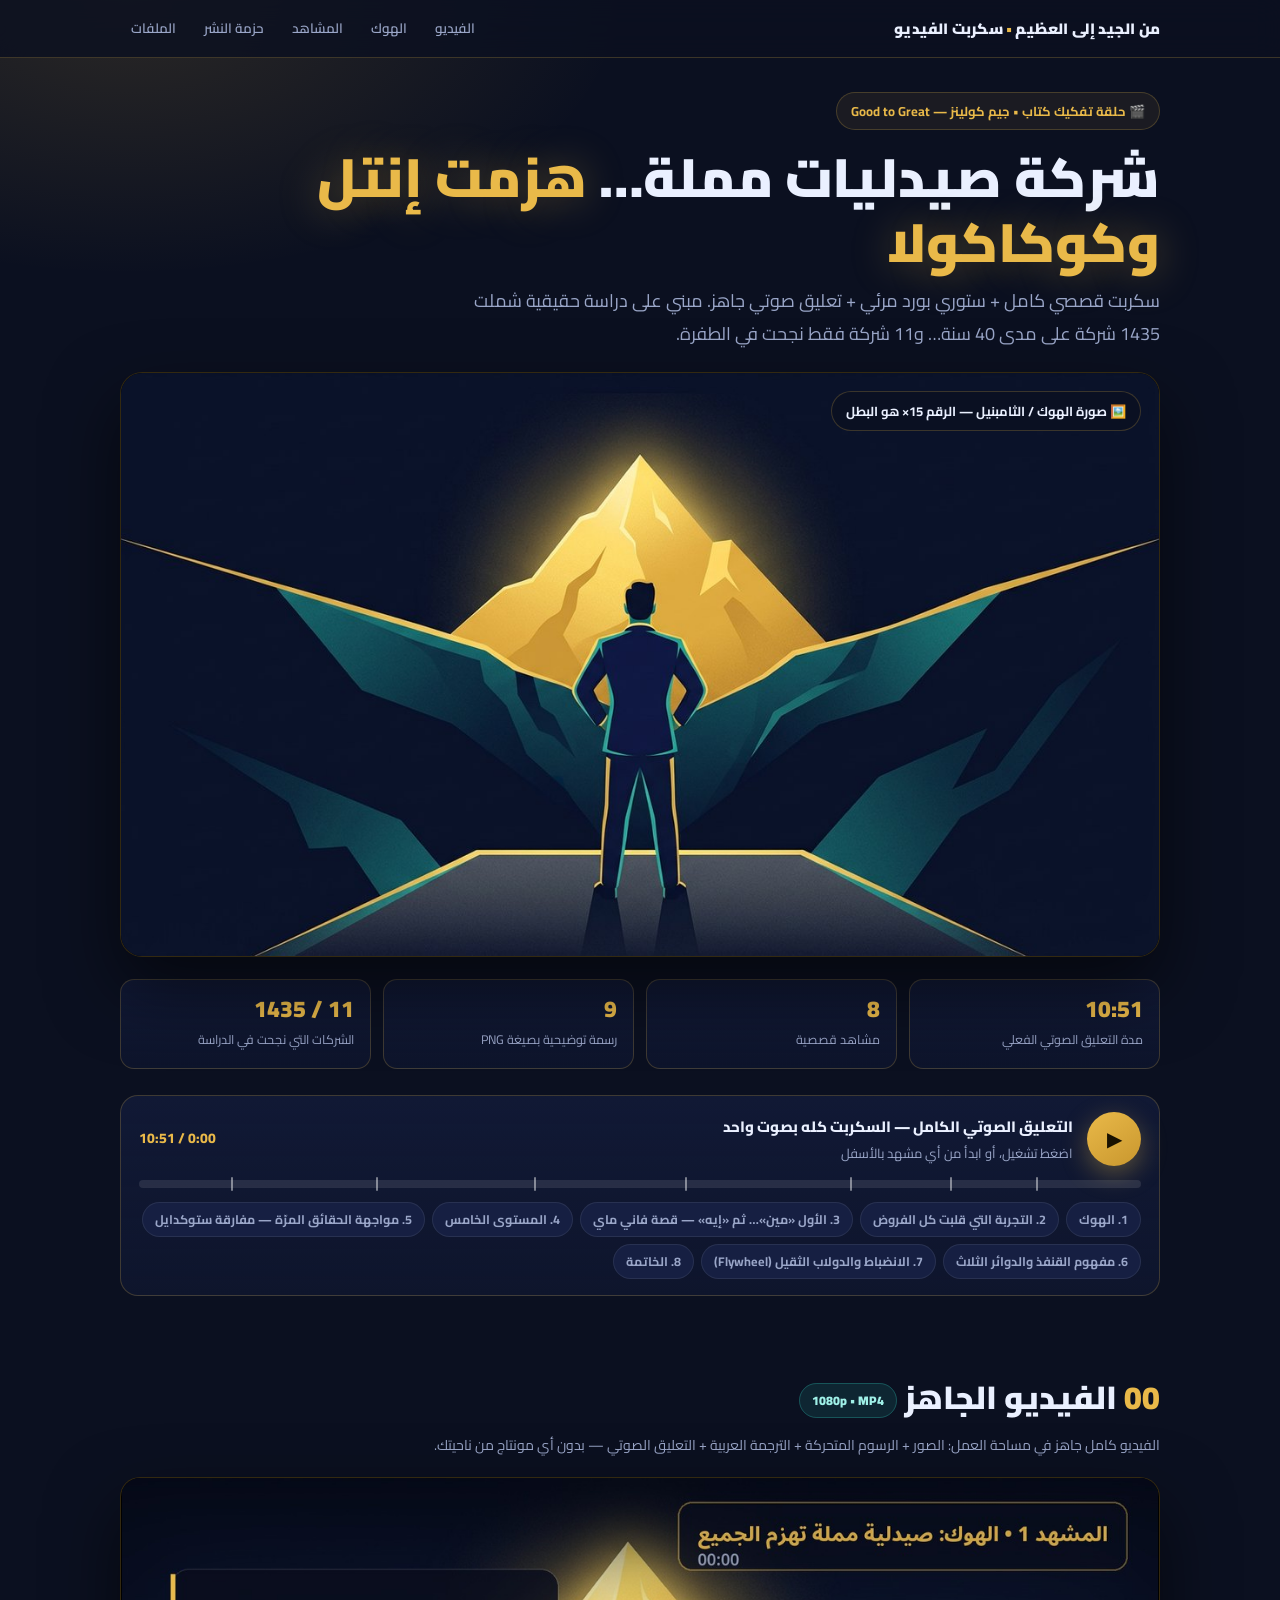
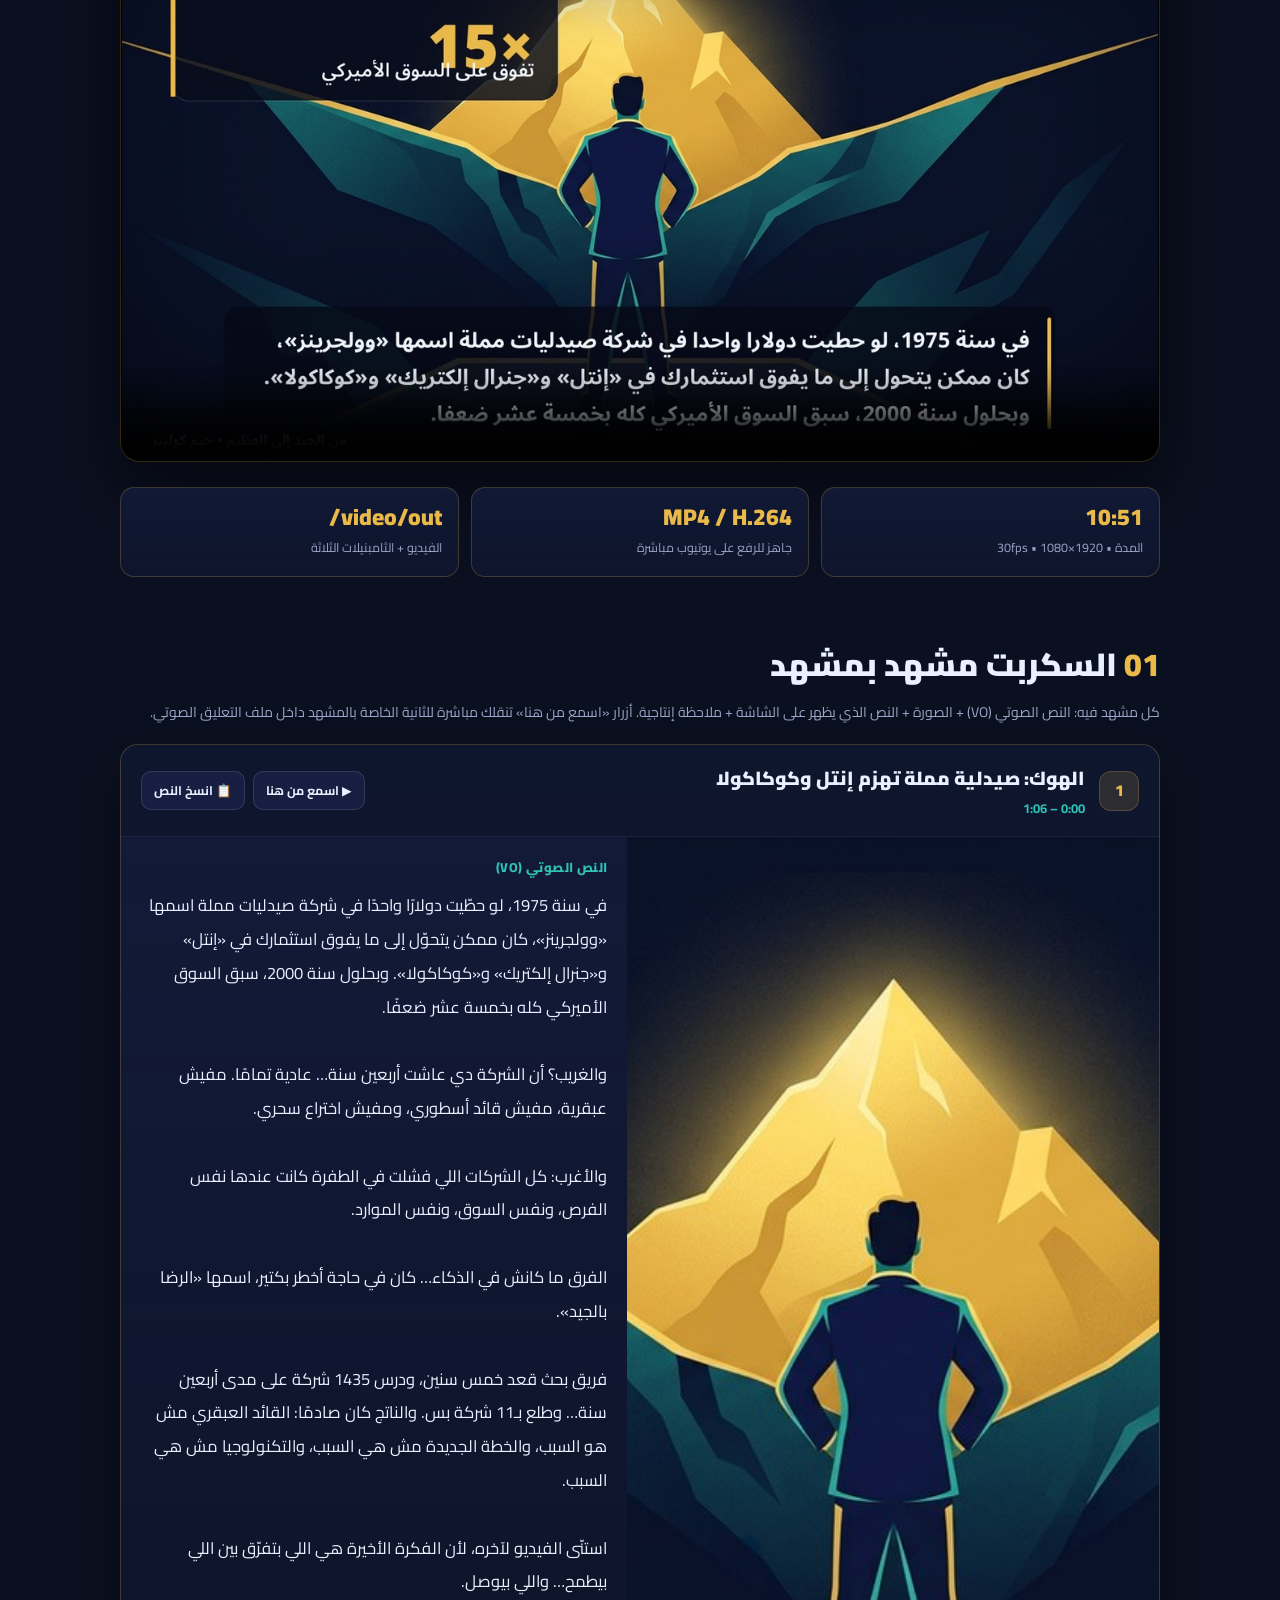
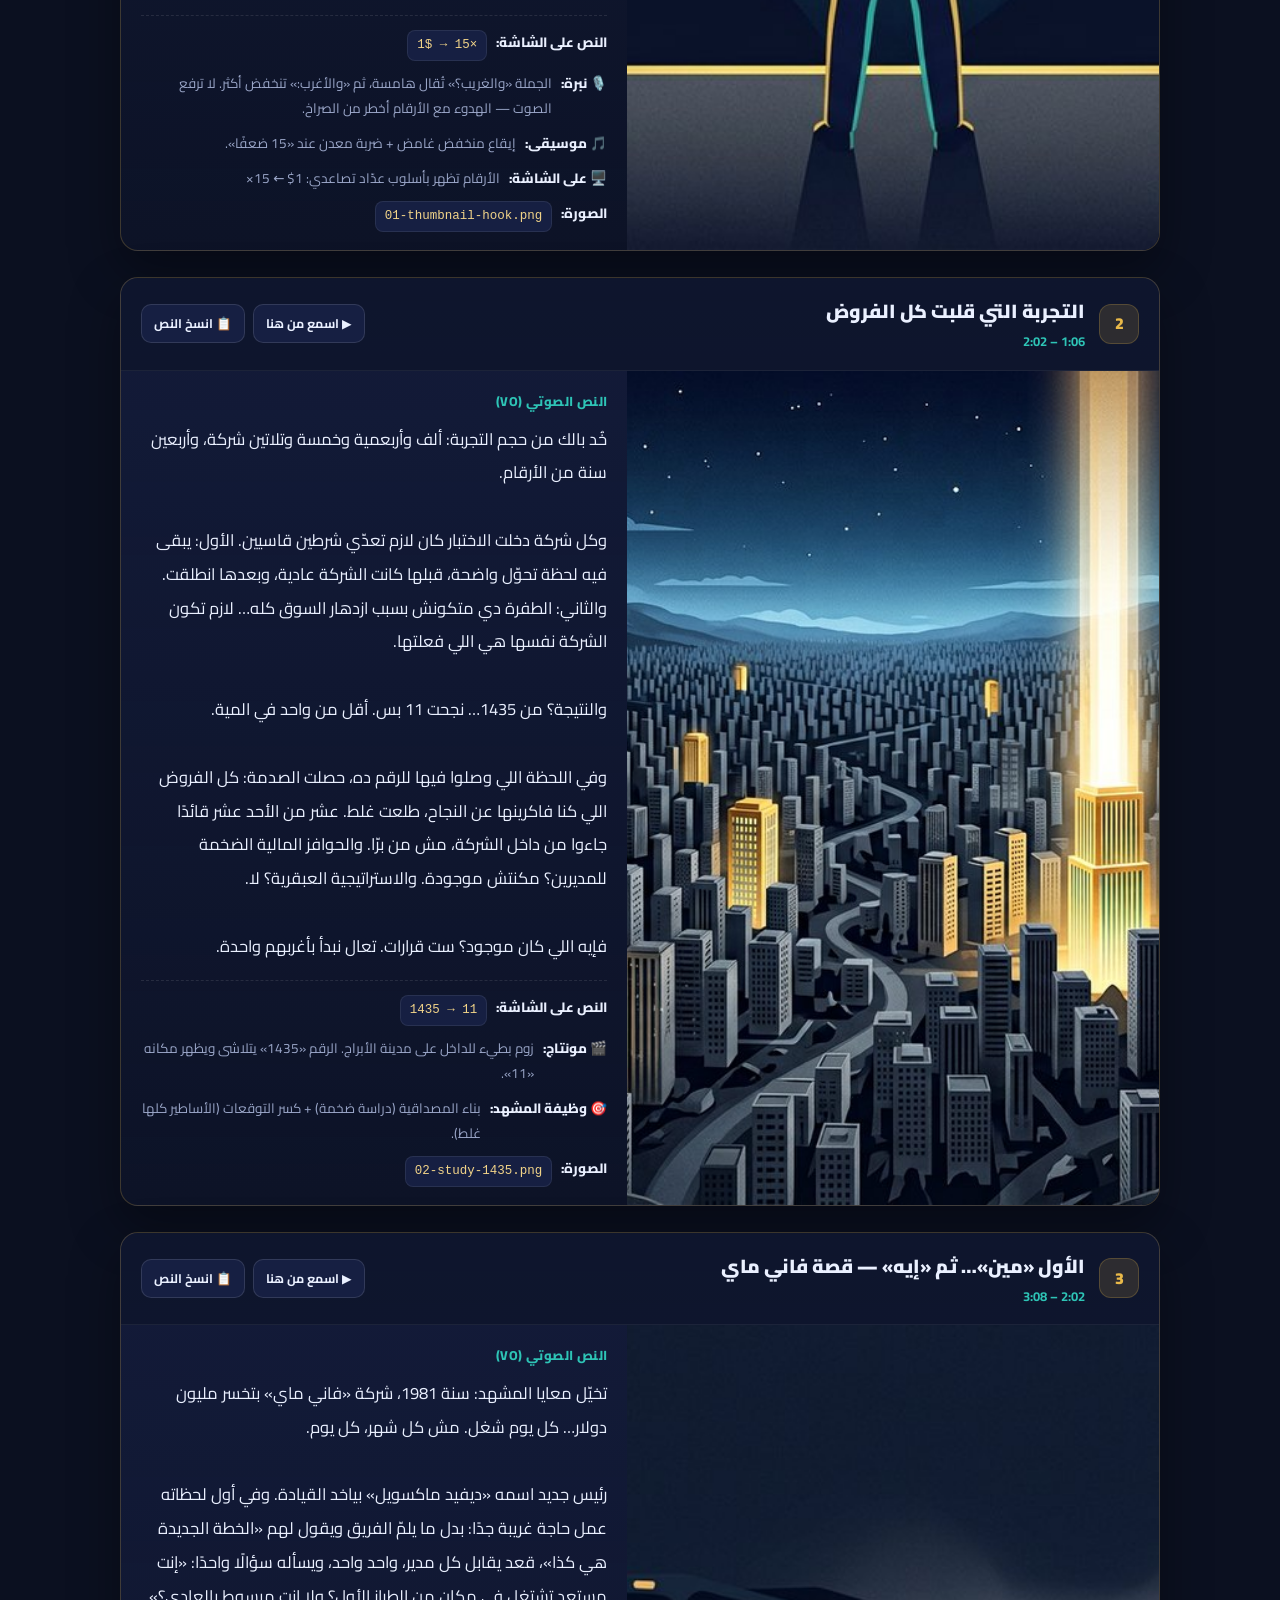
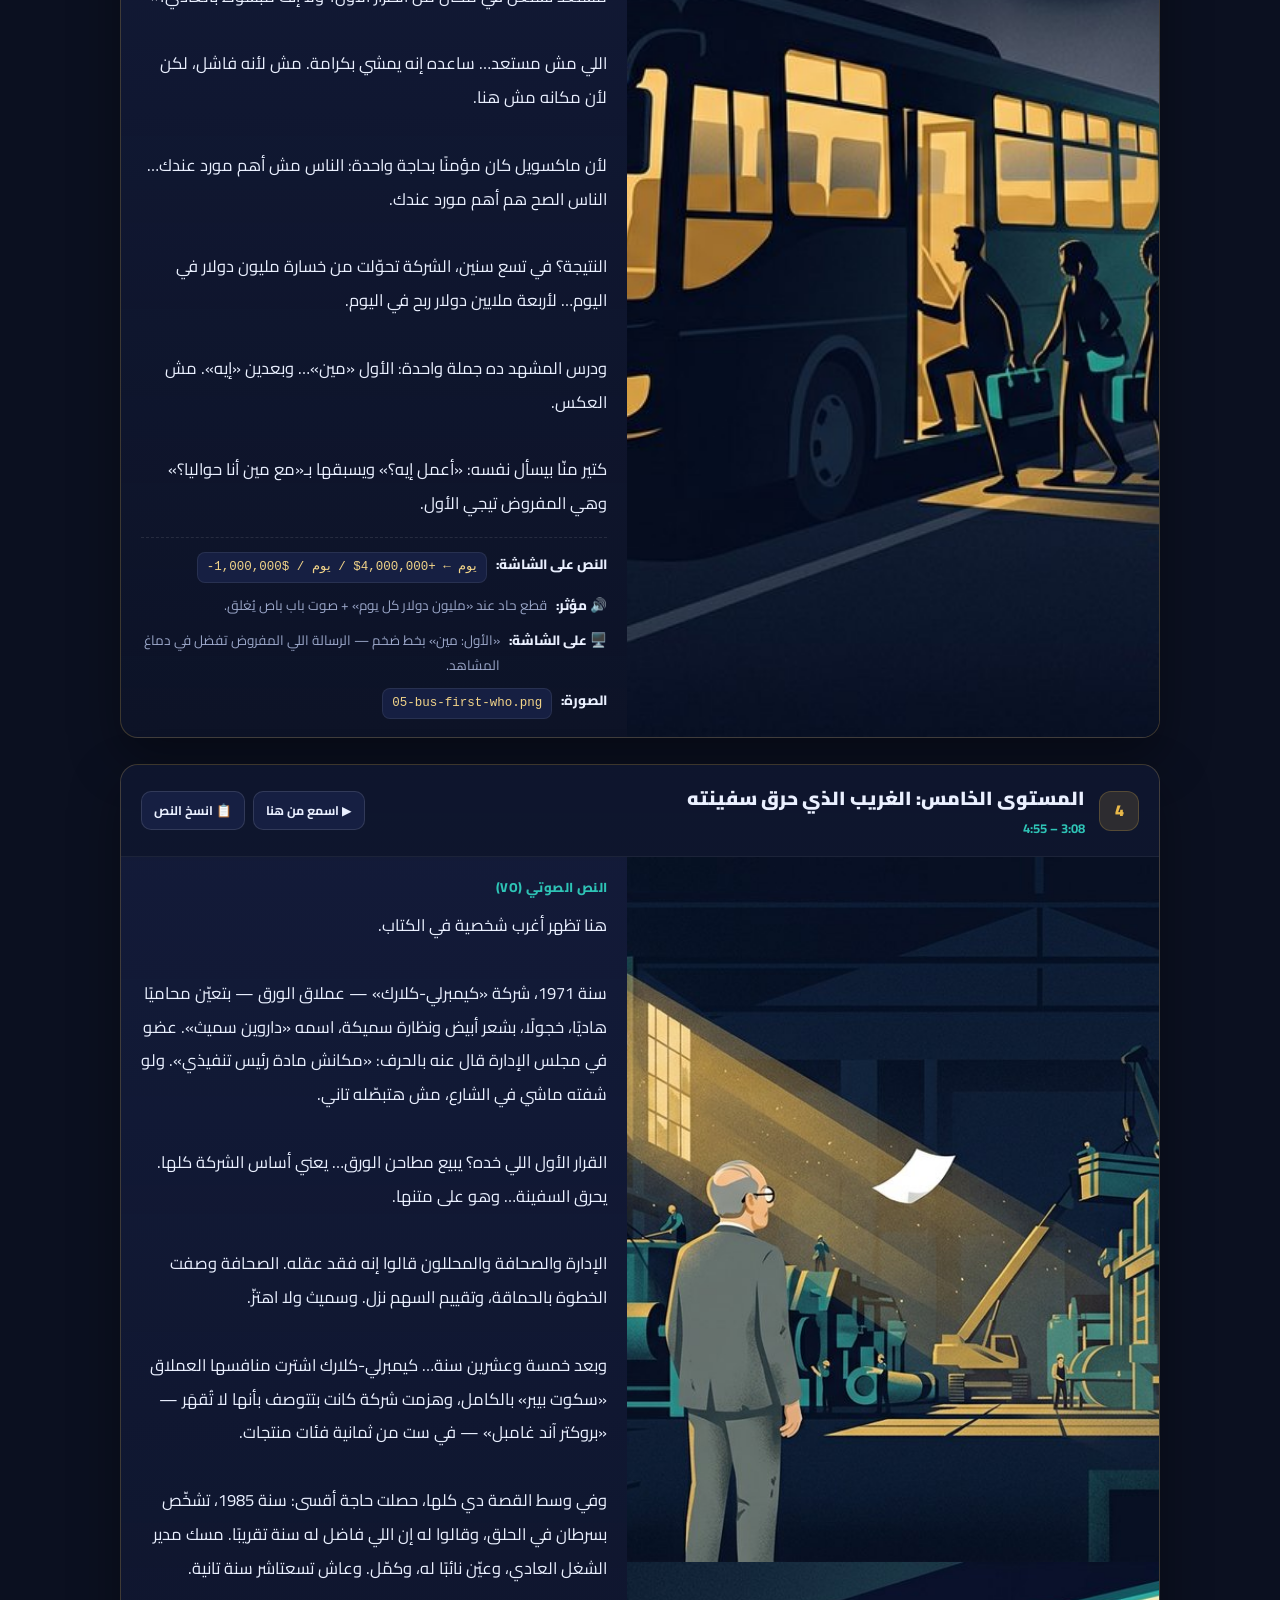
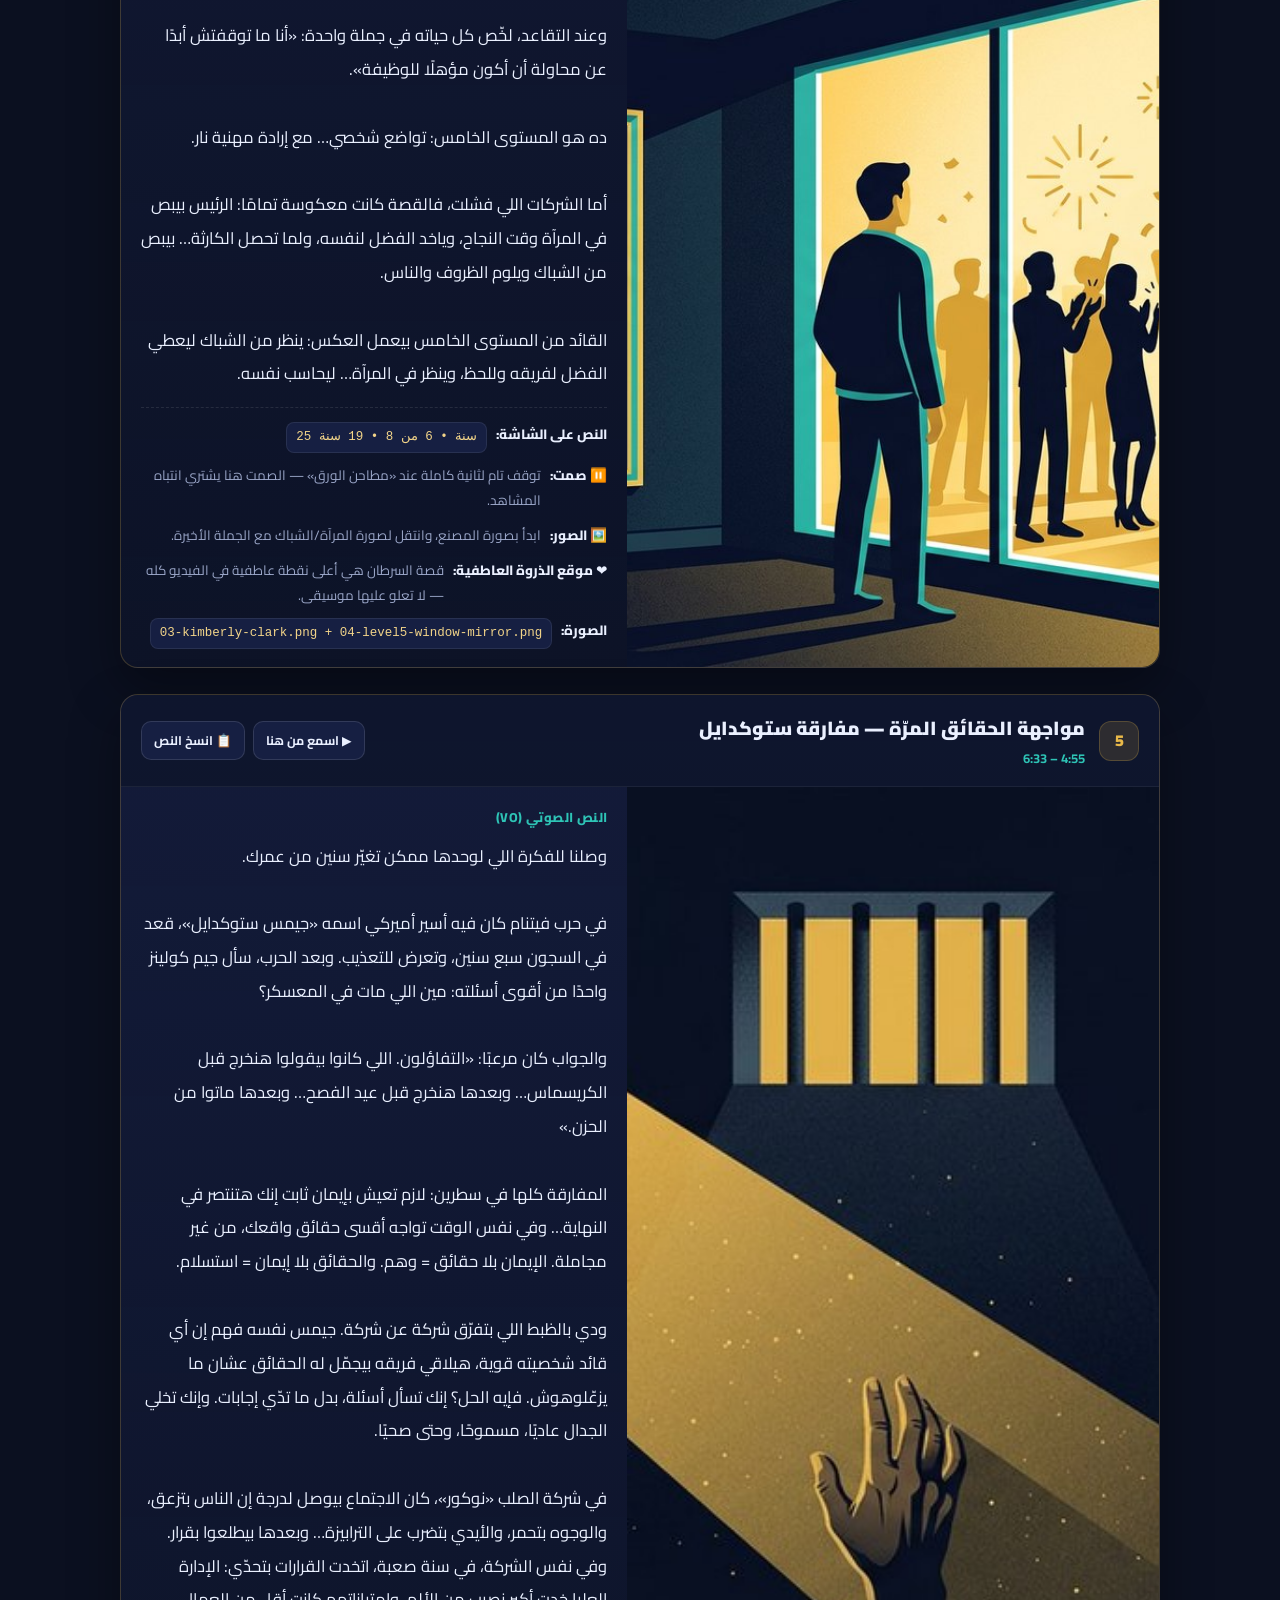
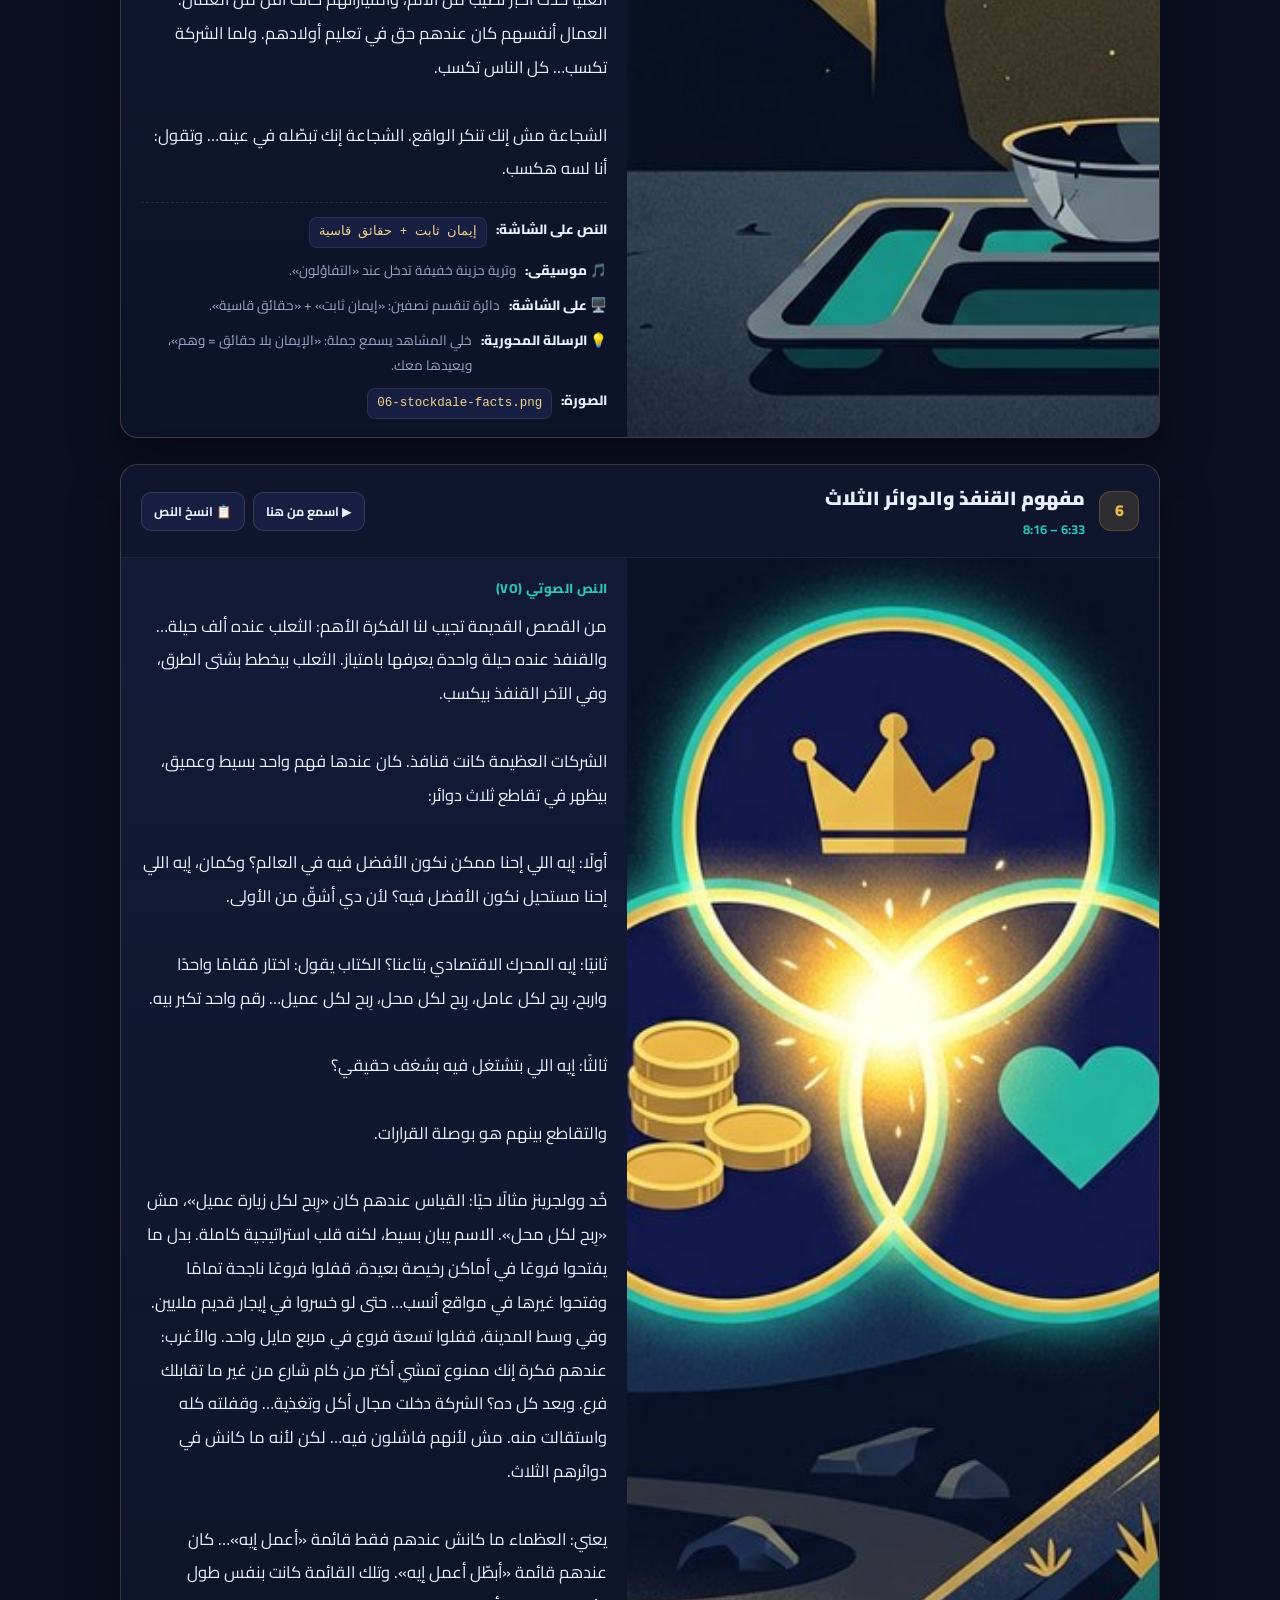
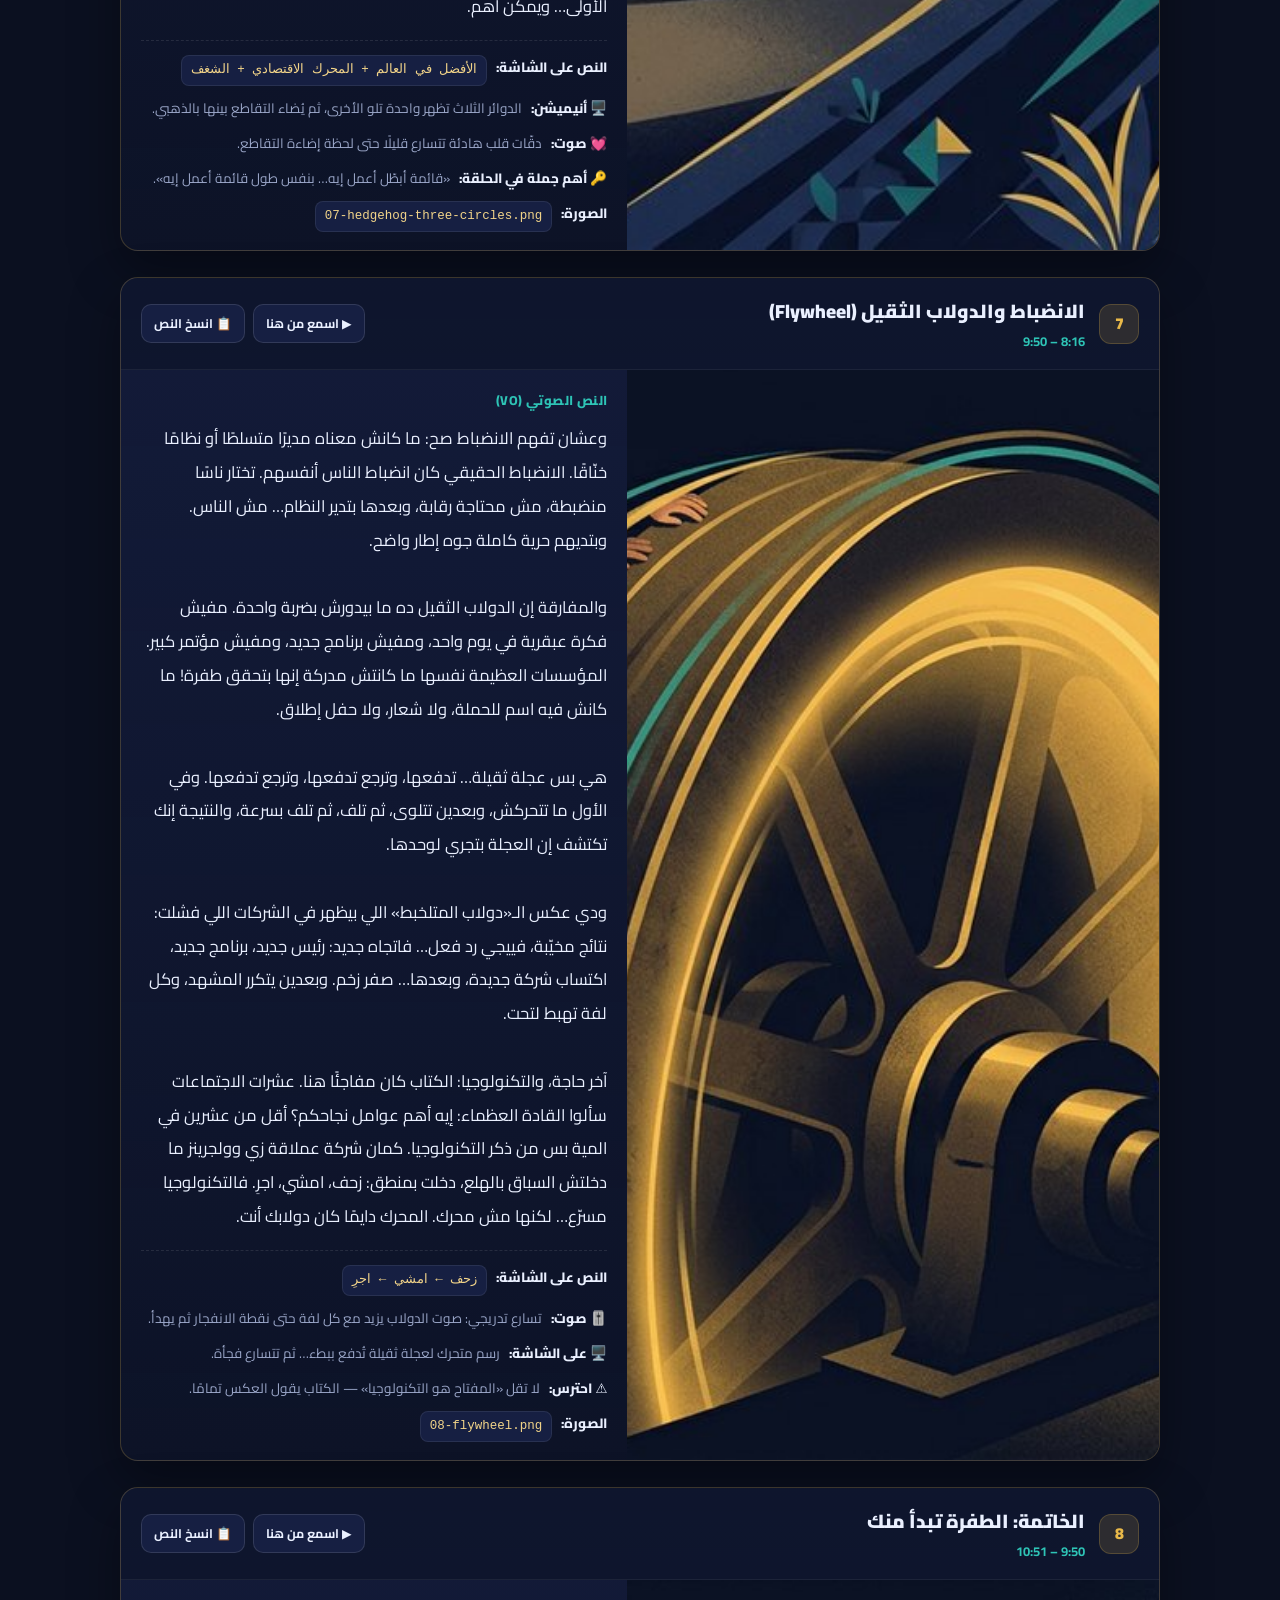
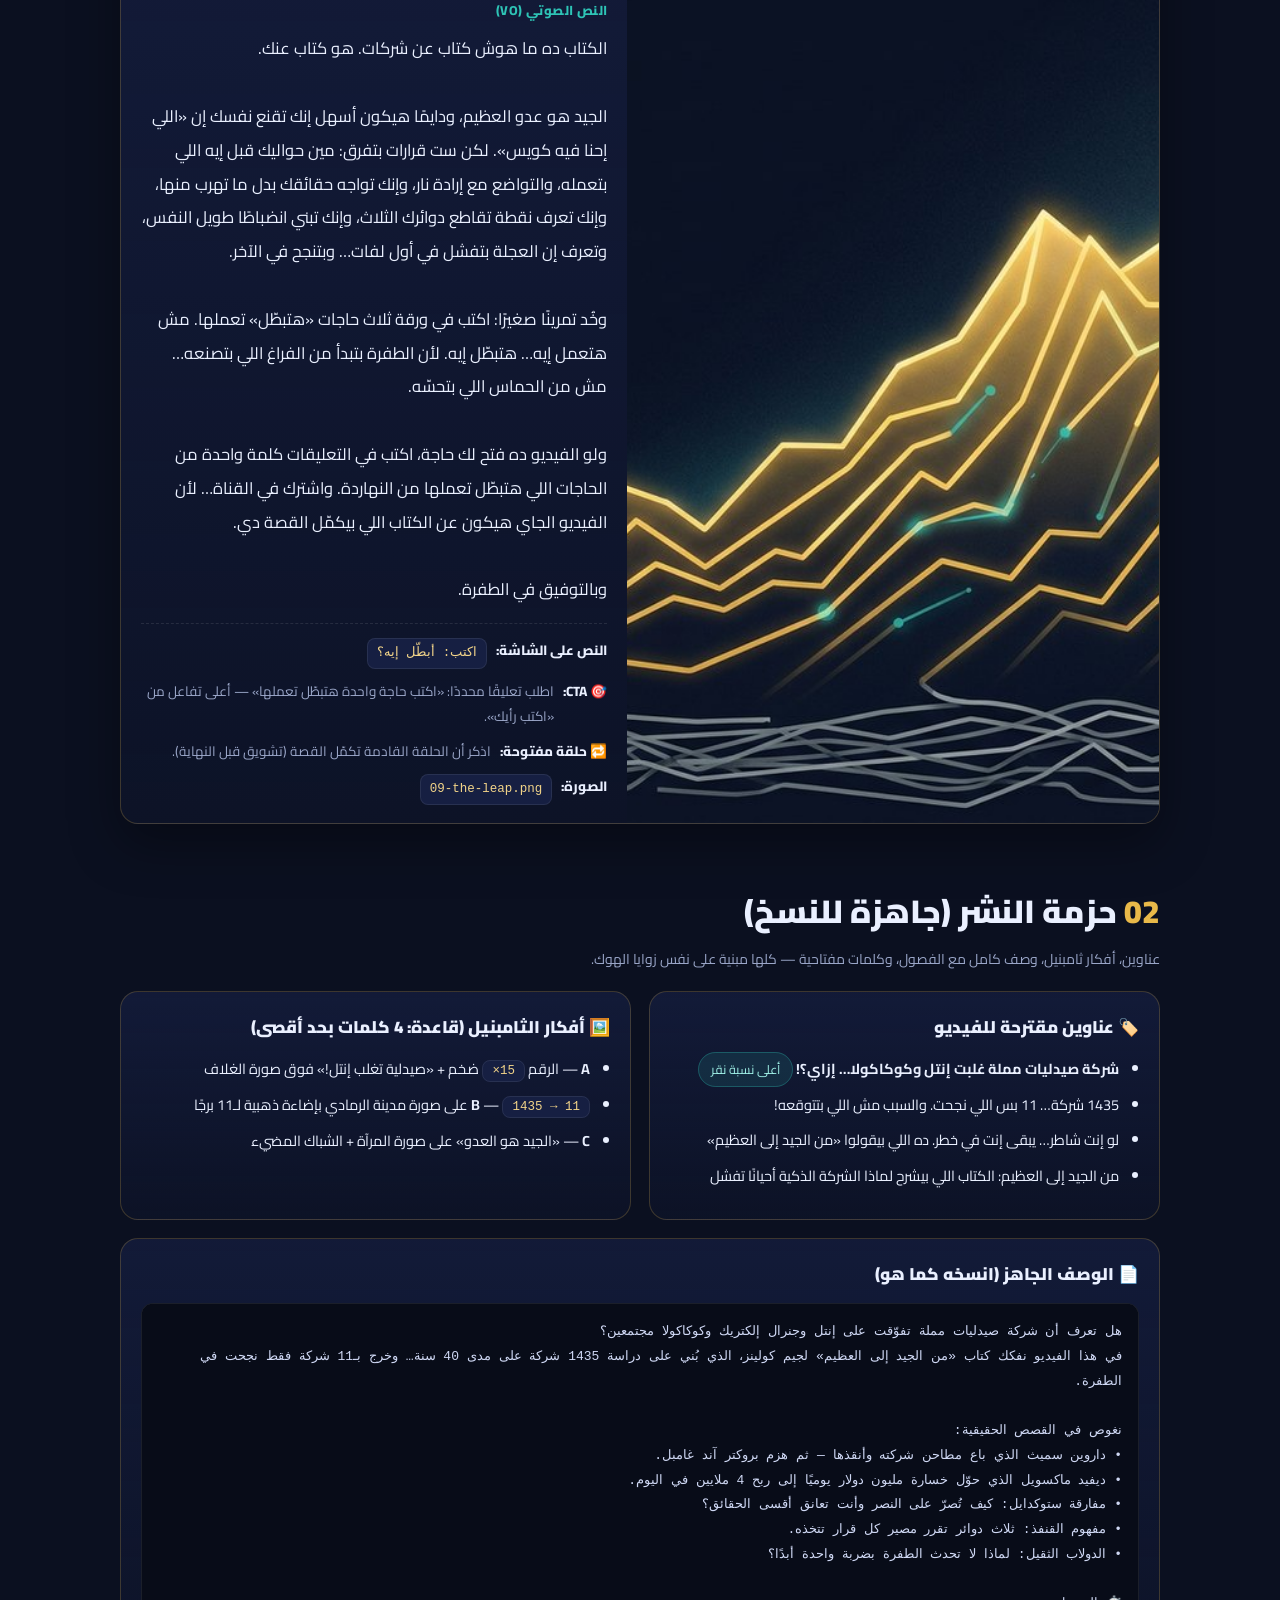
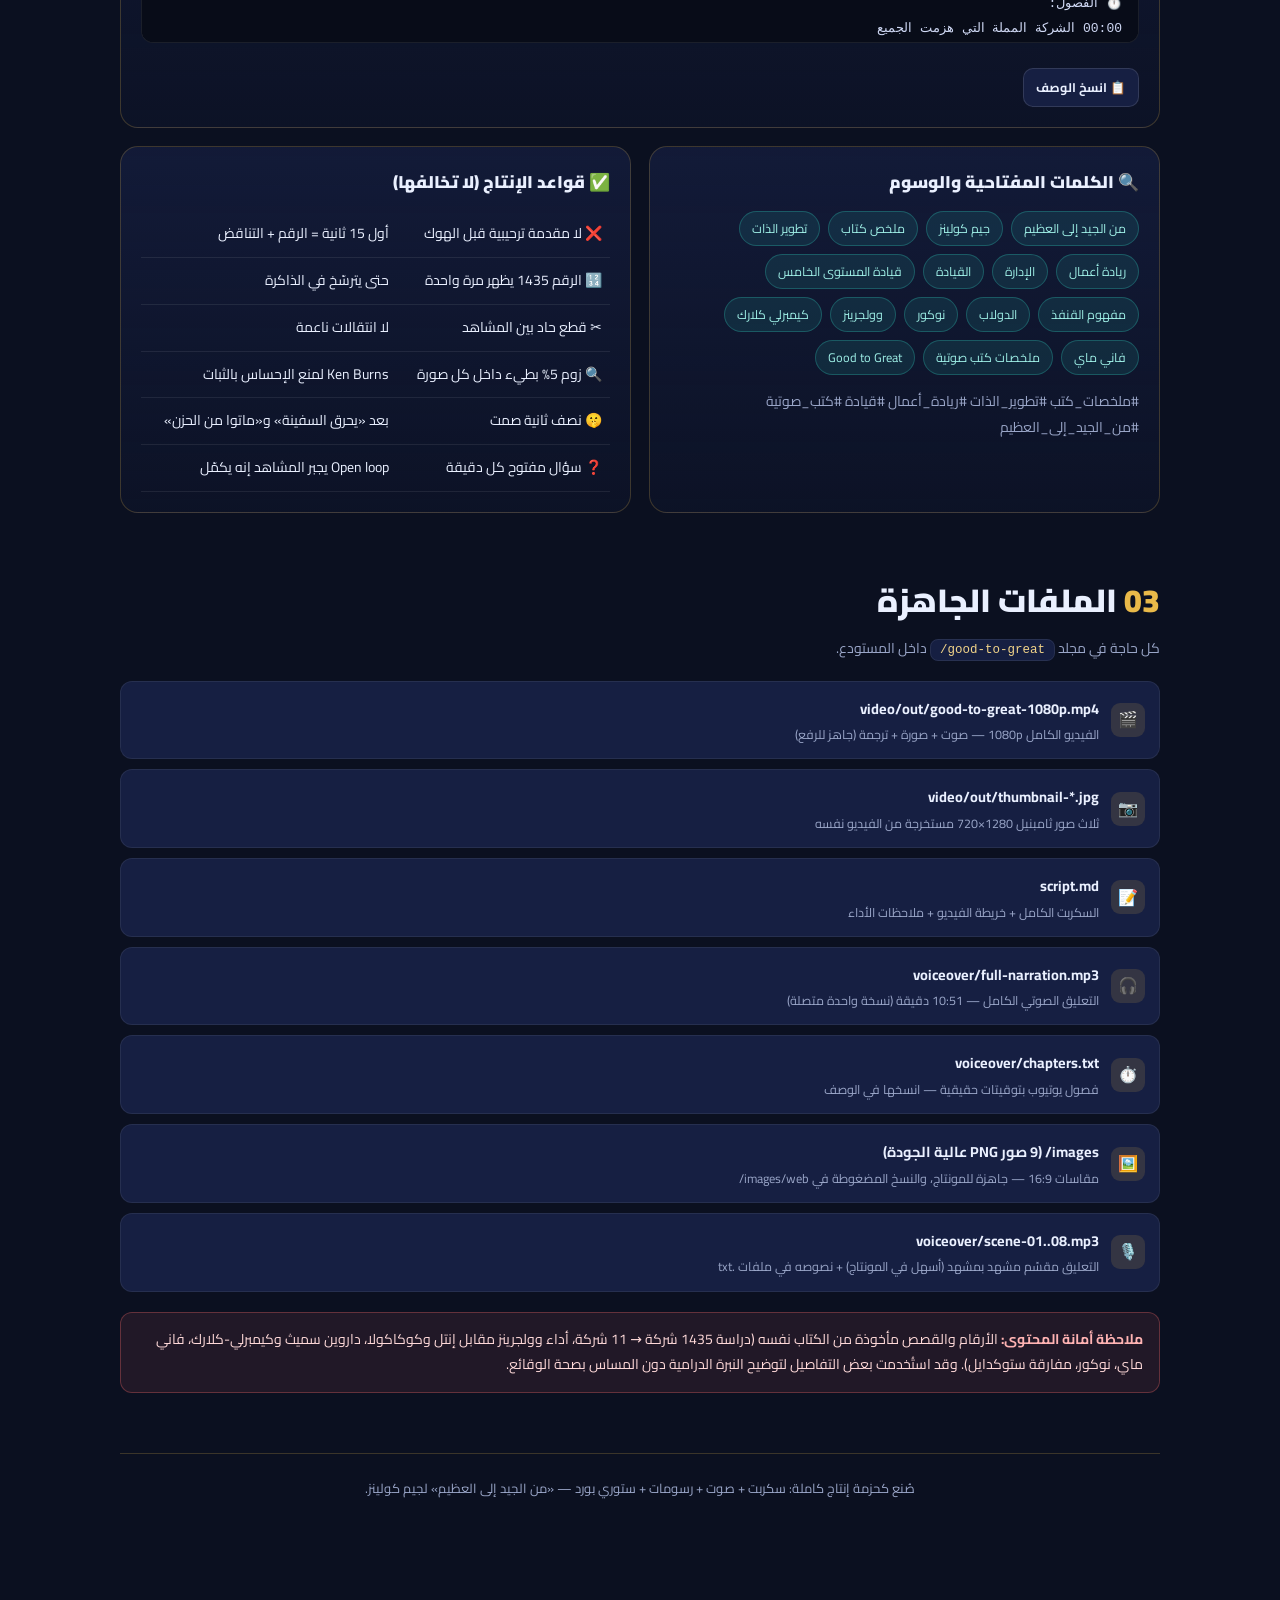
==== commit aa6c5d03: "Render the full 1080p video and wire it into the storyboard - video/out/good-to-great-1080p.mp4: 10:" ====
--- a/good-to-great/index.html
+++ b/good-to-great/index.html
@@ -157,6 +157,7 @@
   <div class="topbar-in">
     <div class="brand">من الجيد إلى العظيم <span>•</span> سكربت الفيديو</div>
     <nav class="navlinks">
+      <a href="#video">الفيديو</a>
       <a href="#hook">الهوك</a>
       <a href="#script">المشاهد</a>
       <a href="#publish">حزمة النشر</a>
@@ -198,6 +199,22 @@
       <audio id="audio" preload="metadata" src="voiceover/full-narration.mp3"></audio>
     </div>
   </header>
+
+  <section id="video">
+    <div class="sec-head"><h2><span class="num">00</span> الفيديو الجاهز <span class="tag" style="vertical-align:middle">1080p • MP4</span></h2></div>
+    <p class="hint">الفيديو كامل جاهز في مساحة العمل: الصور + الرسوم المتحركة + الترجمة العربية + التعليق الصوتي — بدون أي مونتاج من ناحيتك.</p>
+    <video id="vid" controls preload="metadata" playsinline
+           poster="video/out/thumbnail-15x.jpg"
+           style="width:100%;border-radius:20px;border:1px solid var(--line);background:#000;box-shadow:0 30px 70px rgba(0,0,0,.55);aspect-ratio:16/9">
+      <source src="video/out/good-to-great-1080p.mp4" type="video/mp4">
+      المتصفح لا يدعم تشغيل الفيديو.
+    </video>
+    <div class="stats" style="margin-top:16px">
+      <div class="stat"><b>10:51</b><small>المدة • 1920×1080 • 30fps</small></div>
+      <div class="stat"><b>MP4 / H.264</b><small>جاهز للرفع على يوتيوب مباشرة</small></div>
+      <div class="stat"><b>video/out/</b><small>الفيديو + الثامبنيلات الثلاثة</small></div>
+    </div>
+  </section>
 
   <section id="script">
     <div class="sec-head"><h2><span class="num">01</span> السكربت مشهد بمشهد</h2></div>
@@ -288,6 +305,14 @@
     <div class="sec-head"><h2><span class="num">03</span> الملفات الجاهزة</h2></div>
     <p class="hint">كل حاجة في مجلد <span class="onair">good-to-great/</span> داخل المستودع.</p>
     <div class="files">
+      <a class="file" href="video/out/good-to-great-1080p.mp4">
+        <span class="ic">🎬</span>
+        <span><b>video/out/good-to-great-1080p.mp4</b><small>الفيديو الكامل 1080p — صوت + صورة + ترجمة (جاهز للرفع)</small></span>
+      </a>
+      <a class="file" href="video/out/thumbnail-15x.jpg">
+        <span class="ic">📷</span>
+        <span><b>video/out/thumbnail-*.jpg</b><small>ثلاث صور ثامبنيل 1280×720 مستخرجة من الفيديو نفسه</small></span>
+      </a>
       <a class="file" href="script.md" download>
         <span class="ic">📝</span>
         <span><b>script.md</b><small>السكربت الكامل + خريطة الفيديو + ملاحظات الأداء</small></span>
@@ -555,6 +580,7 @@
   bar.appendChild(t);
 });
 
+const vid = document.getElementById('vid');
 let activeChip = null, activeScene = null;
 function setActive(sceneId){
   document.querySelectorAll('.scene').forEach(e => e.classList.remove('now'));
@@ -568,14 +594,15 @@
   }
 }
 function playFrom(start, sceneId, chip){
-  audio.currentTime = start;
-  audio.play().catch(()=>{});
+  if (vid && vid.readyState > 0 && !vid.paused){ vid.currentTime = start; vid.play().catch(()=>{}); }
+  else { audio.currentTime = start; audio.play().catch(()=>{}); }
   setActive(sceneId || (chip && chip.dataset.scene));
 }
 function sceneAt(t){ let c = SCENES[0]; SCENES.forEach(s => { if (t >= s.start - .4) c = s; }); return c; }
 
 playBtn.onclick = () => audio.paused ? audio.play() : audio.pause();
-audio.addEventListener('play', ()=>{ playBtn.textContent = '❚❚'; });
+audio.addEventListener('play', ()=>{ playBtn.textContent = '❚❚'; if (vid && !vid.paused) vid.pause(); });
+if (vid) vid.addEventListener('play', ()=>{ if (!audio.paused) audio.pause(); });
 audio.addEventListener('pause', ()=>{ playBtn.textContent = '▶'; });
 audio.addEventListener('timeupdate', () => {
   cur.textContent = fmt(audio.currentTime);
